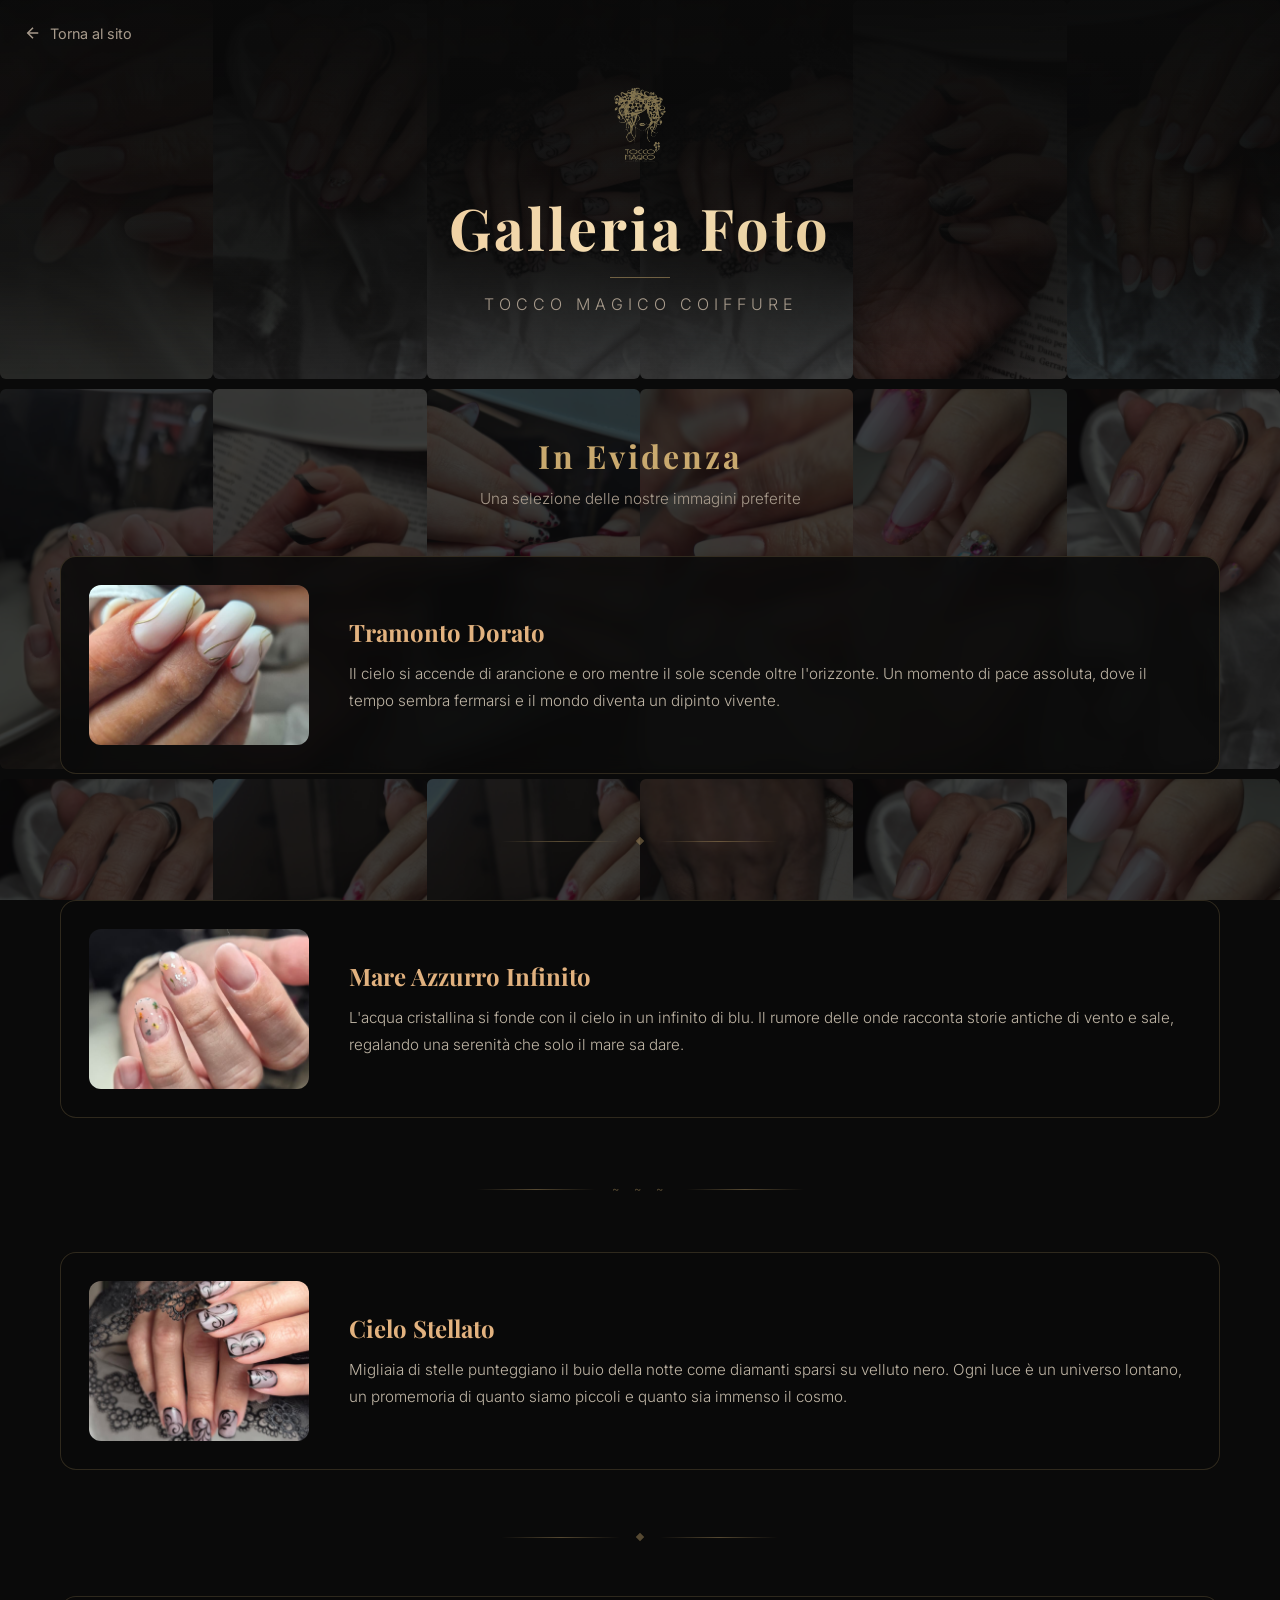
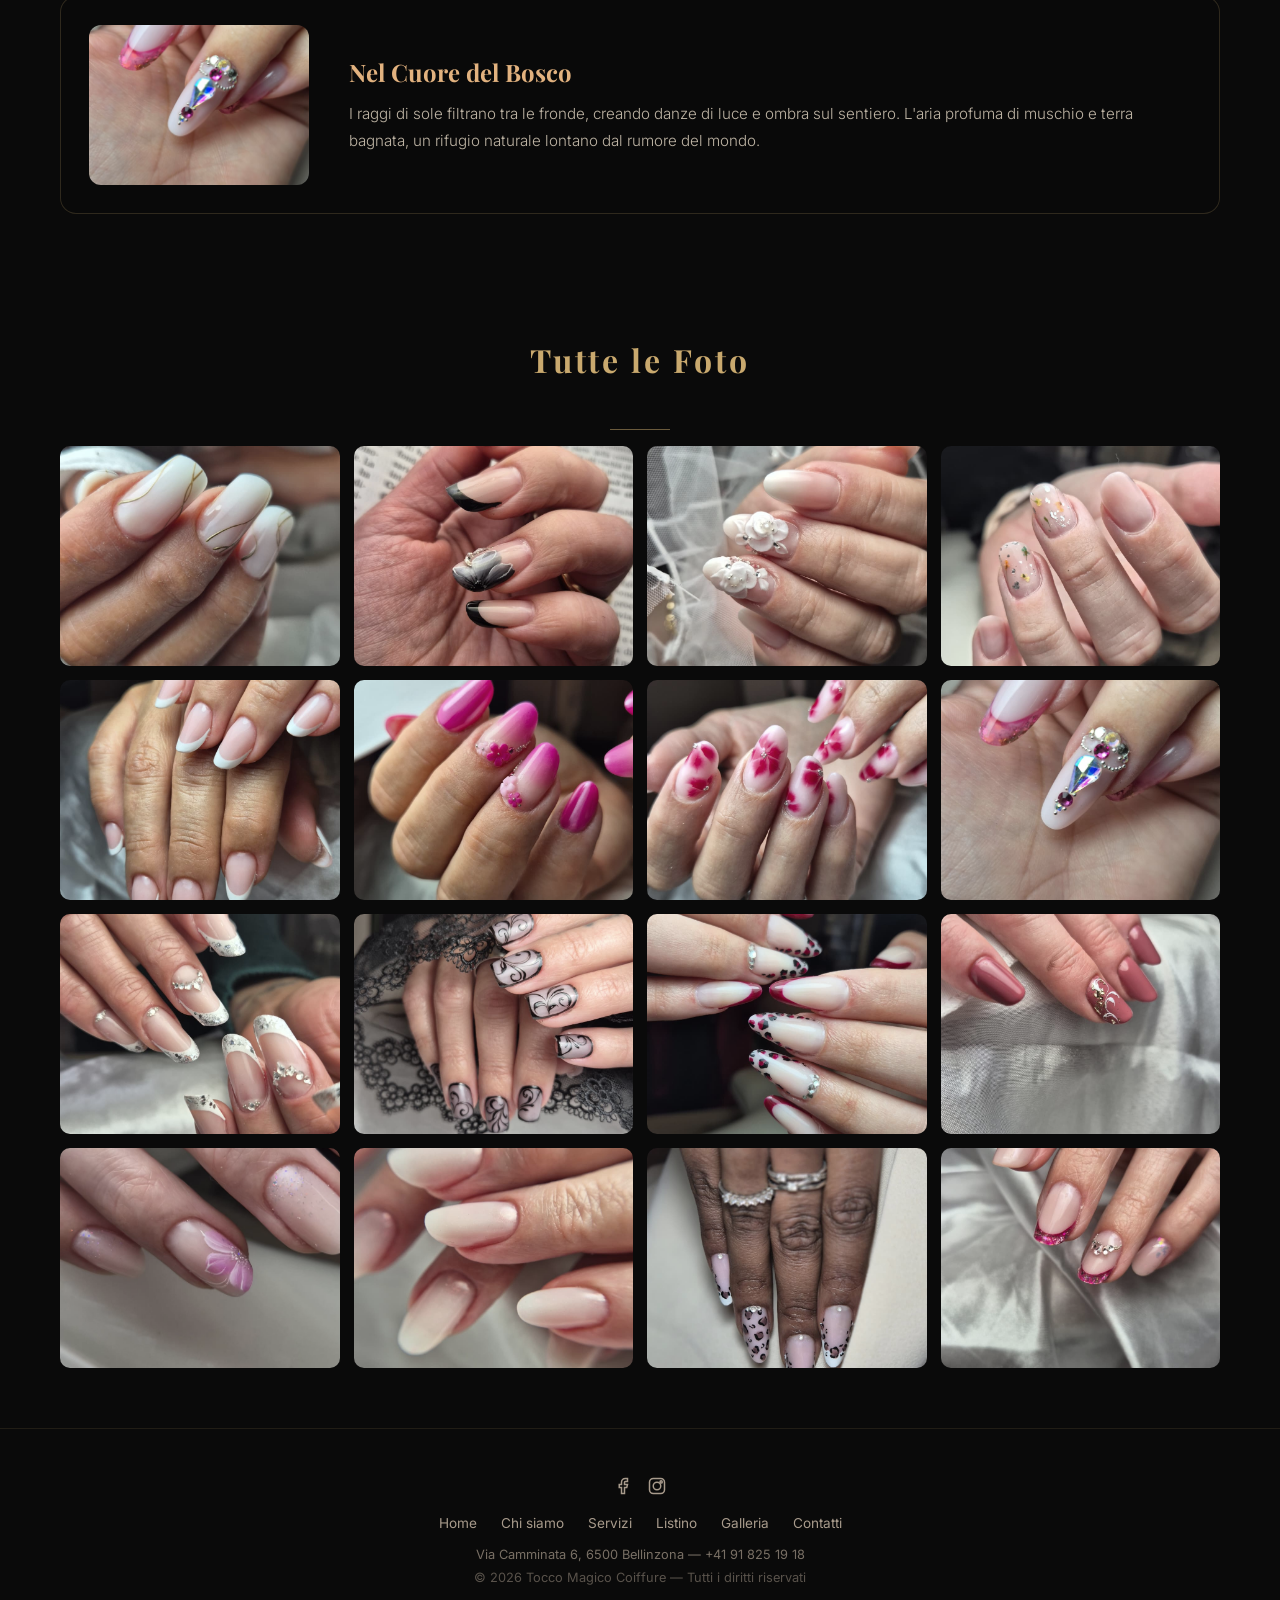
==== galleria.html @ 813c5dc6 "Fix: back-link galleria header punta a index#gallery" ====
<!DOCTYPE html>
<html lang="it">
<head>
<meta charset="UTF-8">
<meta name="viewport" content="width=device-width, initial-scale=1.0">
<title>Tocco Magico — Galleria Foto</title>
<meta name="description" content="Galleria fotografica di Tocco Magico Coiffure a Bellinzona. Scopri i nostri lavori, tagli, colori e acconciature.">
<link rel="icon" type="image/png" sizes="32x32" href="IMG/favicon-32.png">
<link rel="icon" type="image/png" href="IMG/favicon.png">
<style>
  @import url('https://fonts.googleapis.com/css2?family=Playfair+Display:wght@400;700&family=Inter:wght@300;400;600&display=swap');

  :root {
    --primary: #c9a96e;
    --primary-light: #e2b27f;
    --bg-dark: #0a0a0a;
    --text-light: #f0ece2;
    --text-muted: #a89b8c;
    --card-bg: rgba(10,10,10,0.85);
    --border-gold: rgba(201,169,110,0.2);
  }

  * { margin: 0; padding: 0; box-sizing: border-box; }

  html { scroll-behavior: smooth; }

  body {
    background: var(--bg-dark);
    color: var(--text-light);
    font-family: 'Inter', sans-serif;
    overflow-x: hidden;
  }

  a { color: var(--primary); text-decoration: none; }
  a:hover { color: var(--primary-light); }

  /* ── SFONDO ANIMATO CONTINUO ── */
  .bg-scroll {
    position: fixed;
    top: 0; left: 0;
    width: 100%; height: 100%;
    z-index: 0;
    overflow: hidden;
    opacity: 0.22;
  }

  .bg-scroll .col {
    position: absolute;
    top: 0;
    display: flex;
    flex-direction: column;
    gap: 10px;
  }

  .bg-scroll .col .scroll-track {
    display: flex;
    flex-direction: column;
    gap: 10px;
    animation: cascadeDown linear infinite;
  }

  .bg-scroll .col .scroll-track img {
    width: 100%;
    border-radius: 6px;
    display: block;
  }

  @keyframes cascadeDown {
    0%   { transform: translateY(0); }
    100% { transform: translateY(-50%); }
  }

  /* ── HEADER ── */
  header {
    position: relative;
    z-index: 10;
    text-align: center;
    padding: 80px 20px 60px;
    background: linear-gradient(180deg, rgba(10,10,10,0.97) 0%, rgba(10,10,10,0.6) 70%, transparent 100%);
  }

  .back-link {
    position: absolute;
    top: 24px;
    left: 24px;
    display: inline-flex;
    align-items: center;
    gap: 8px;
    font-size: 0.9rem;
    font-weight: 400;
    color: var(--text-muted);
    transition: color 0.3s ease;
    z-index: 20;
  }

  .back-link:hover { color: var(--primary-light); }

  .back-link svg {
    width: 18px;
    height: 18px;
    transition: transform 0.3s ease;
  }

  .back-link:hover svg { transform: translateX(-3px); }

  header .logo-sm {
    width: 60px;
    margin-bottom: 16px;
    opacity: 0.8;
  }

  header h1 {
    font-family: 'Playfair Display', serif;
    font-size: 3.6rem;
    letter-spacing: 3px;
    background: linear-gradient(135deg, var(--primary-light), #f5deb3, var(--primary));
    -webkit-background-clip: text;
    -webkit-text-fill-color: transparent;
    background-clip: text;
    margin-bottom: 12px;
  }

  header p {
    font-size: 1rem;
    font-weight: 300;
    color: var(--text-muted);
    letter-spacing: 5px;
    text-transform: uppercase;
  }

  /* ── SEZIONE FEATURED ── */
  .featured {
    position: relative;
    z-index: 10;
    max-width: 1200px;
    margin: 0 auto;
    padding: 60px 20px 20px;
  }

  .section-title {
    font-family: 'Playfair Display', serif;
    font-size: 2rem;
    color: var(--primary);
    margin-bottom: 48px;
    text-align: center;
    letter-spacing: 3px;
  }

  .section-divider {
    display: block;
    width: 60px;
    height: 1px;
    background: var(--primary);
    margin: 0 auto 16px;
    opacity: 0.5;
  }

  .section-subtitle {
    text-align: center;
    color: var(--text-muted);
    font-size: 0.95rem;
    font-weight: 300;
    margin-top: -36px;
    margin-bottom: 48px;
  }

  .card {
    display: flex;
    align-items: center;
    gap: 40px;
    margin-bottom: 64px;
    background: var(--card-bg);
    border: 1px solid var(--border-gold);
    border-radius: 16px;
    padding: 28px;
    backdrop-filter: blur(10px);
    transition: transform 0.4s ease, box-shadow 0.4s ease;
  }

  .card:hover {
    transform: translateY(-4px);
    box-shadow: 0 20px 60px rgba(201,169,110,0.1);
  }

  .card:nth-child(even) { flex-direction: row-reverse; }

  .card img {
    width: 220px;
    height: 160px;
    object-fit: cover;
    border-radius: 12px;
    flex-shrink: 0;
  }

  .card-text h3 {
    font-family: 'Playfair Display', serif;
    font-size: 1.5rem;
    color: var(--primary-light);
    margin-bottom: 12px;
  }

  .card-text p {
    font-weight: 300;
    line-height: 1.8;
    color: #bfb5a5;
    font-size: 0.95rem;
  }

  /* ── SEPARATORI TRA LE CARD ── */
  .card-separator {
    display: flex;
    align-items: center;
    justify-content: center;
    gap: 16px;
    margin: 8px 0 56px;
    opacity: 0.4;
  }

  .card-separator .sep-line {
    flex: 1;
    max-width: 120px;
    height: 1px;
    background: linear-gradient(90deg, transparent, var(--primary), transparent);
  }

  .card-separator .sep-icon {
    color: var(--primary);
    font-size: 0.7rem;
    letter-spacing: 6px;
    text-transform: uppercase;
    font-family: 'Inter', sans-serif;
  }

  .card-separator .sep-diamond {
    width: 6px;
    height: 6px;
    background: var(--primary);
    transform: rotate(45deg);
    flex-shrink: 0;
  }

  /* ── SEZIONE GRIGLIA ── */
  .grid-section {
    position: relative;
    z-index: 10;
    max-width: 1200px;
    margin: 0 auto;
    padding: 40px 20px 60px;
  }

  .grid {
    display: grid;
    grid-template-columns: repeat(auto-fill, minmax(250px, 1fr));
    gap: 14px;
  }

  .grid img {
    width: 100%;
    height: 220px;
    object-fit: cover;
    border-radius: 10px;
    cursor: pointer;
    transition: transform 0.3s ease, filter 0.3s ease;
    filter: saturate(0.8);
  }

  .grid img:hover {
    transform: scale(1.03);
    filter: saturate(1.1);
  }

  /* ── LIGHTBOX ── */
  .lightbox {
    display: none;
    position: fixed;
    top: 0; left: 0;
    width: 100%; height: 100%;
    background: rgba(0,0,0,0.92);
    z-index: 1000;
    justify-content: center;
    align-items: center;
    cursor: pointer;
  }

  .lightbox.active { display: flex; }

  .lightbox img {
    max-width: 90%;
    max-height: 90vh;
    border-radius: 8px;
    box-shadow: 0 0 60px rgba(0,0,0,0.5);
  }

  .lightbox-close {
    position: absolute;
    top: 24px;
    right: 32px;
    background: none;
    border: none;
    color: var(--text-light);
    font-size: 2.4rem;
    cursor: pointer;
    line-height: 1;
    transition: color 0.3s ease;
  }

  .lightbox-close:hover { color: var(--primary); }

  /* ── FOOTER ── */
  footer {
    position: relative;
    z-index: 10;
    text-align: center;
    padding: 48px 20px 32px;
    border-top: 1px solid rgba(201,169,110,0.12);
    background: rgba(10,10,10,0.9);
  }

  footer p {
    font-size: 0.8rem;
    color: var(--text-muted);
    opacity: 0.7;
    margin-bottom: 8px;
  }

  footer .footer-links {
    display: flex;
    justify-content: center;
    gap: 24px;
    margin: 16px 0;
    flex-wrap: wrap;
  }

  footer .footer-links a {
    font-size: 0.85rem;
    color: var(--text-muted);
    transition: color 0.3s ease;
  }

  footer .footer-links a:hover { color: var(--primary-light); }

  footer .social-links {
    display: flex;
    justify-content: center;
    gap: 16px;
    margin-bottom: 16px;
  }

  footer .social-links a {
    color: var(--text-muted);
    transition: color 0.3s ease;
  }

  footer .social-links a:hover { color: var(--primary); }

  /* ── RESPONSIVE ── */
  @media (max-width: 768px) {
    header h1 { font-size: 2.2rem; }
    header { padding: 100px 20px 40px; }
    .card { flex-direction: column !important; padding: 16px; gap: 20px; }
    .card img { width: 100%; height: 180px; }
    .back-link { top: 16px; left: 16px; }
  }
</style>
</head>
<body>

<!-- SFONDO ANIMATO -->
<div class="bg-scroll" id="bgScroll"></div>

<!-- HEADER -->
<header>
  <a href="index.html#gallery" class="back-link">
    <svg viewBox="0 0 24 24" fill="none" stroke="currentColor" stroke-width="2"><path d="M19 12H5"/><polyline points="12 19 5 12 12 5"/></svg>
    Torna al sito
  </a>
  <img src="IMG/logo-gold.png" alt="Tocco Magico" class="logo-sm">
  <h1>Galleria Foto</h1>
  <span class="section-divider"></span>
  <p>Tocco Magico Coiffure</p>
</header>

<!-- FOTO IN EVIDENZA -->
<section class="featured">
  <h2 class="section-title">In Evidenza</h2>
  <p class="section-subtitle">Una selezione delle nostre immagini preferite</p>

  <div class="card">
    <img src="IMG/tramonto-01.jpg" alt="Tramonto dorato">
    <div class="card-text">
      <h3>Tramonto Dorato</h3>
      <p>Il cielo si accende di arancione e oro mentre il sole scende oltre l'orizzonte.
         Un momento di pace assoluta, dove il tempo sembra fermarsi e il mondo
         diventa un dipinto vivente.</p>
    </div>
  </div>

  <div class="card-separator">
    <span class="sep-line"></span>
    <span class="sep-diamond"></span>
    <span class="sep-line"></span>
  </div>

  <div class="card">
    <img src="IMG/mare-azzurro-04.jpg" alt="Mare azzurro">
    <div class="card-text">
      <h3>Mare Azzurro Infinito</h3>
      <p>L'acqua cristallina si fonde con il cielo in un infinito di blu.
         Il rumore delle onde racconta storie antiche di vento e sale,
         regalando una serenità che solo il mare sa dare.</p>
    </div>
  </div>

  <div class="card-separator">
    <span class="sep-line"></span>
    <span class="sep-icon">~ ~ ~</span>
    <span class="sep-line"></span>
  </div>

  <div class="card">
    <img src="IMG/cielo-stellato-10.jpg" alt="Cielo stellato">
    <div class="card-text">
      <h3>Cielo Stellato</h3>
      <p>Migliaia di stelle punteggiano il buio della notte come diamanti sparsi
         su velluto nero. Ogni luce è un universo lontano, un promemoria
         di quanto siamo piccoli e quanto sia immenso il cosmo.</p>
    </div>
  </div>

  <div class="card-separator">
    <span class="sep-line"></span>
    <span class="sep-diamond"></span>
    <span class="sep-line"></span>
  </div>

  <div class="card">
    <img src="IMG/bosco-verde-08.jpg" alt="Bosco verde">
    <div class="card-text">
      <h3>Nel Cuore del Bosco</h3>
      <p>I raggi di sole filtrano tra le fronde, creando danze di luce e ombra
         sul sentiero. L'aria profuma di muschio e terra bagnata,
         un rifugio naturale lontano dal rumore del mondo.</p>
    </div>
  </div>
</section>

<!-- GRIGLIA TUTTE LE FOTO -->
<section class="grid-section">
  <h2 class="section-title">Tutte le Foto</h2>
  <span class="section-divider"></span>
  <div class="grid" id="grid"></div>
</section>

<!-- LIGHTBOX -->
<div class="lightbox" id="lightbox">
  <button class="lightbox-close" aria-label="Chiudi">&times;</button>
  <img id="lightboxImg" src="" alt="Ingrandita">
</div>

<!-- FOOTER -->
<footer>
  <div class="social-links">
    <a href="https://www.facebook.com/toccomagicocoiffure" target="_blank" rel="noopener" aria-label="Facebook">
      <svg width="18" height="18" viewBox="0 0 24 24" fill="none" stroke="currentColor" stroke-width="2"><path d="M18 2h-3a5 5 0 0 0-5 5v3H7v4h3v8h4v-8h3l1-4h-4V7a1 1 0 0 1 1-1h3z"/></svg>
    </a>
    <a href="https://www.instagram.com/toccomagicocoiffure" target="_blank" rel="noopener" aria-label="Instagram">
      <svg width="18" height="18" viewBox="0 0 24 24" fill="none" stroke="currentColor" stroke-width="2"><rect x="2" y="2" width="20" height="20" rx="5"/><circle cx="12" cy="12" r="5"/><circle cx="17.5" cy="6.5" r="1.5"/></svg>
    </a>
  </div>
  <div class="footer-links">
    <a href="index.html">Home</a>
    <a href="index.html#about">Chi siamo</a>
    <a href="index.html#services">Servizi</a>
    <a href="listing/listino.html">Listino</a>
    <a href="index.html#gallery">Galleria</a>
    <a href="index.html#contact">Contatti</a>
  </div>
  <p>Via Camminata 6, 6500 Bellinzona — +41 91 825 19 18</p>
  <p style="opacity:0.5;">&copy; 2026 Tocco Magico Coiffure — Tutti i diritti riservati</p>
</footer>

<script>
  const photos = [
    'IMG/tramonto-01.jpg', 'IMG/paesaggio-02.jpg', 'IMG/citta-notte-03.jpg',
    'IMG/mare-azzurro-04.jpg', 'IMG/montagna-neve-05.jpg', 'IMG/fiore-rosa-06.jpg',
    'IMG/strada-sera-07.jpg', 'IMG/bosco-verde-08.jpg', 'IMG/lago-chiaro-09.jpg',
    'IMG/cielo-stellato-10.jpg', 'IMG/prato-sole-11.jpg', 'IMG/vecchio-ponte-12.jpg',
    'IMG/architettura-13.jpg', 'IMG/giardino-segreto-14.jpg', 'IMG/barca-riposo-15.jpg',
    'IMG/collina-dorata-16.jpg'
  ];

  function buildBgScroll() {
    const container = document.getElementById('bgScroll');
    const numCols = 6;
    const imgsPerSet = 10;

    for (let c = 0; c < numCols; c++) {
      const col = document.createElement('div');
      col.className = 'col';
      col.style.left = (c * (100 / numCols)) + '%';
      col.style.width = (100 / numCols) + '%';

      const track = document.createElement('div');
      track.className = 'scroll-track';
      track.style.animationDuration = (22 + Math.random() * 16) + 's';
      track.style.animationDelay = (-Math.random() * 30) + 's';

      const imgs = [];
      for (let i = 0; i < imgsPerSet; i++) {
        imgs.push(photos[Math.floor(Math.random() * photos.length)]);
      }

      imgs.forEach(src => {
        const img = document.createElement('img');
        img.src = src;
        track.appendChild(img);
      });

      imgs.forEach(src => {
        const img = document.createElement('img');
        img.src = src;
        track.appendChild(img);
      });

      col.appendChild(track);
      container.appendChild(col);
    }
  }

  function buildGrid() {
    const grid = document.getElementById('grid');
    photos.forEach(p => {
      const img = document.createElement('img');
      img.src = p;
      img.alt = p.replace('.jpg','').replace(/-/g,' ');
      img.loading = 'lazy';
      img.onclick = () => {
        document.getElementById('lightboxImg').src = p;
        document.getElementById('lightbox').classList.add('active');
      };
      grid.appendChild(img);
    });
  }

  document.getElementById('lightbox').addEventListener('click', function(e) {
    if (e.target !== document.getElementById('lightboxImg')) {
      this.classList.remove('active');
    }
  });

  buildBgScroll();
  buildGrid();
</script>
</body>
</html>
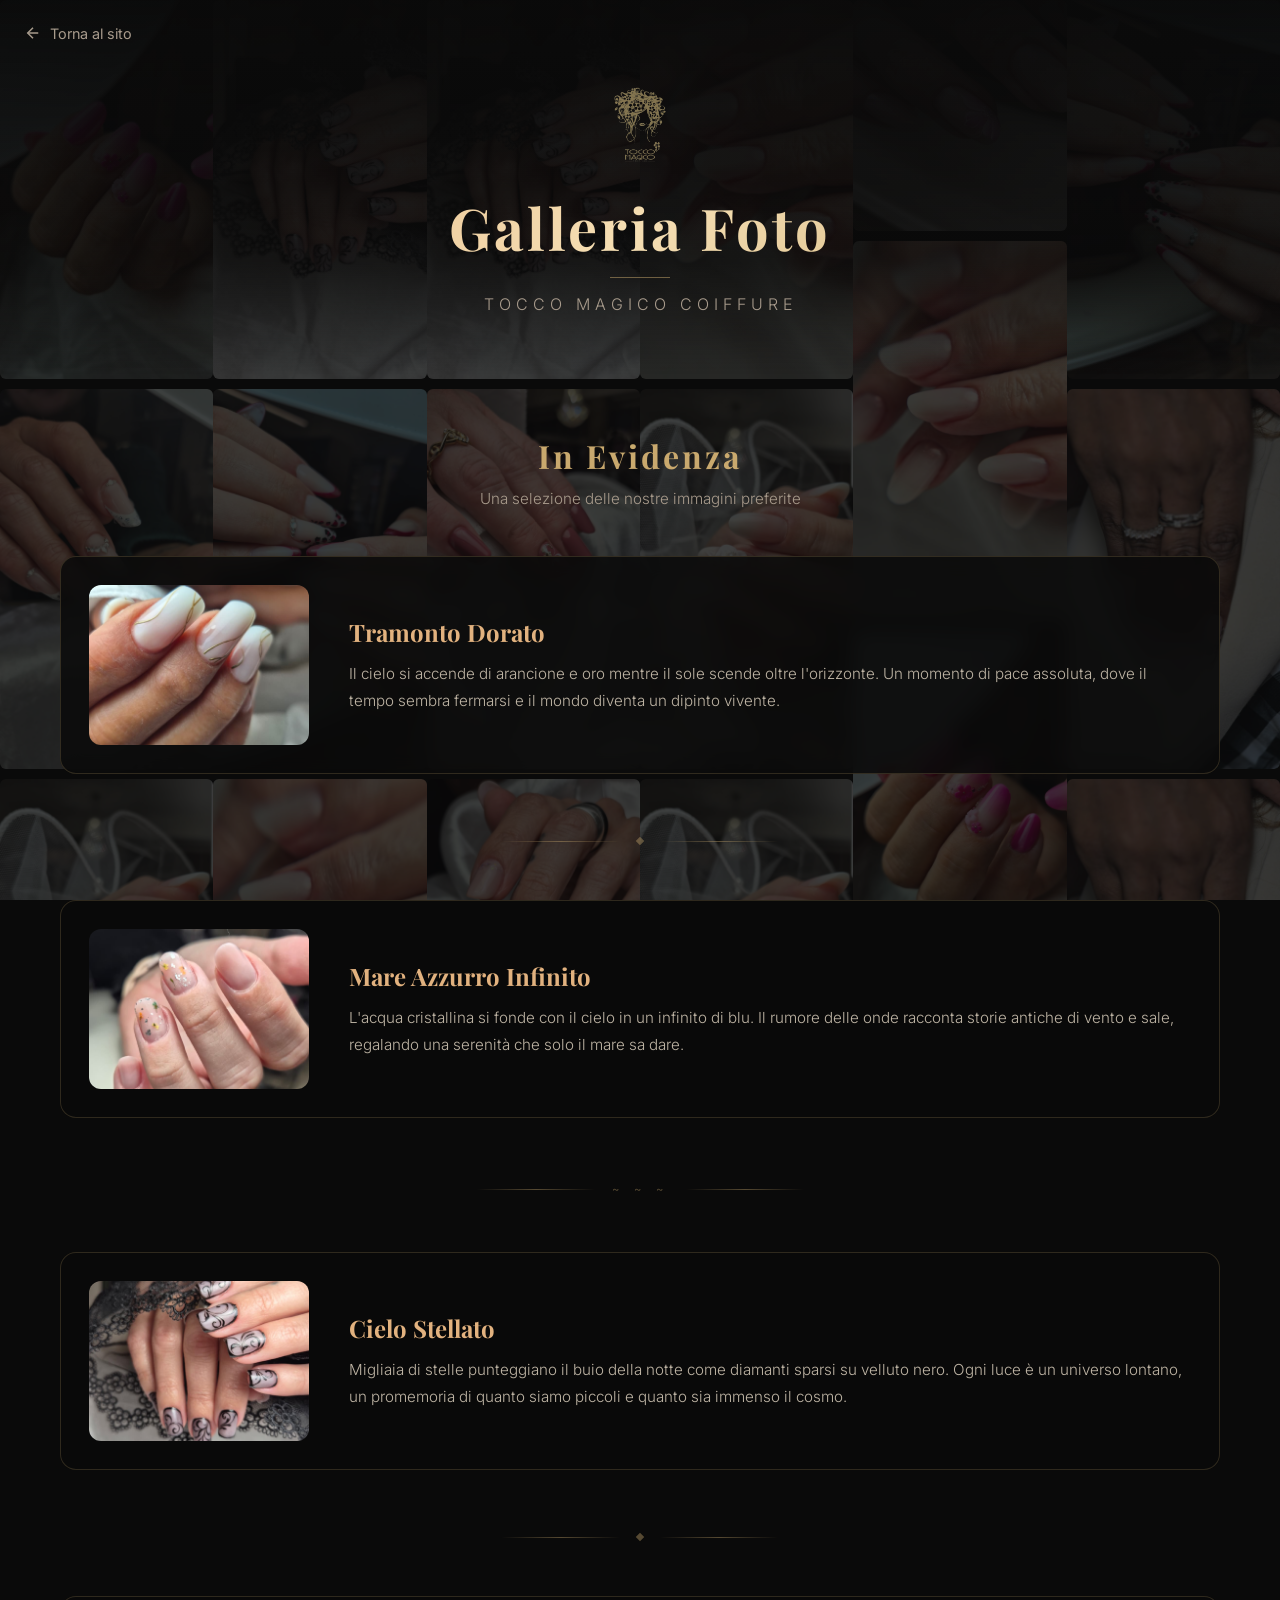
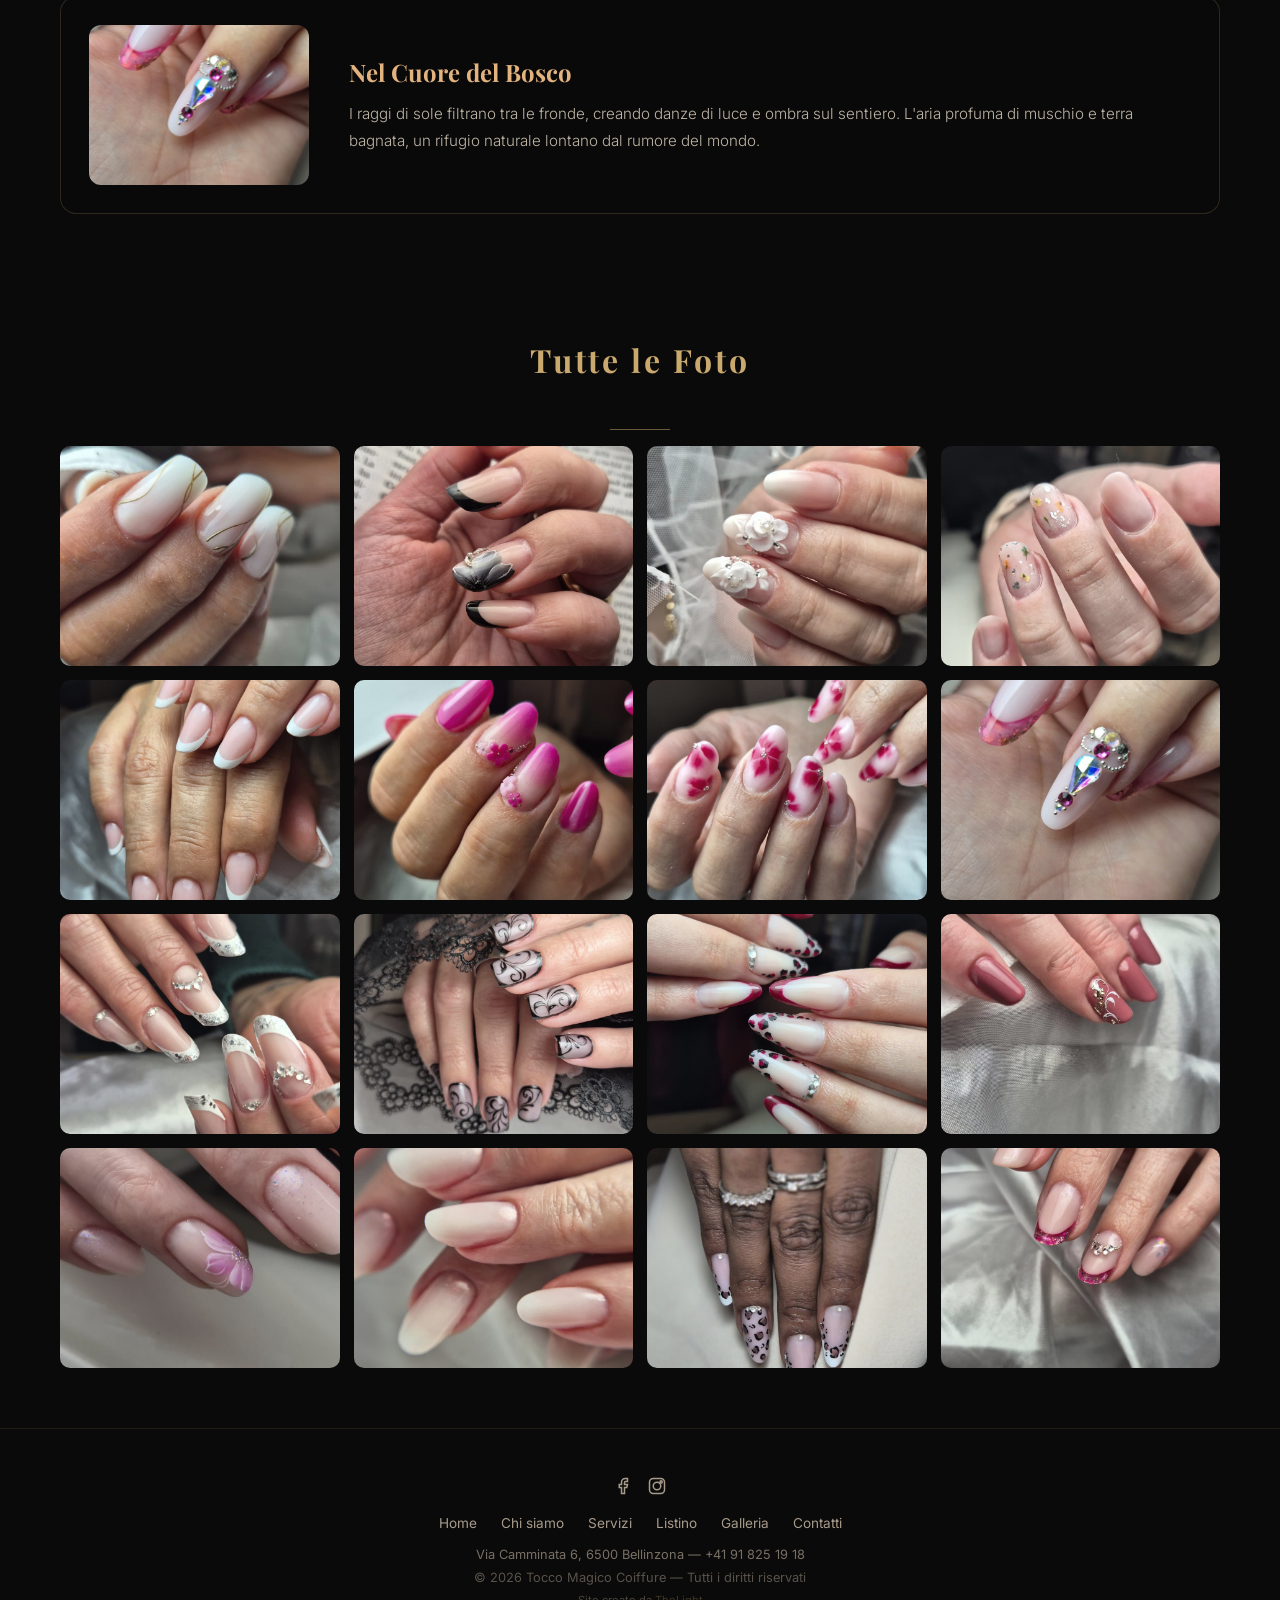
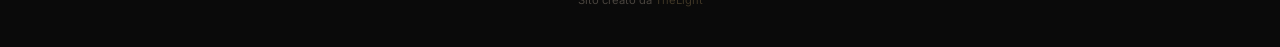
==== commit 3a6b9a92: "TheLight creatore sito: commenti rimossi dagli script, credit nei footer" ====
--- a/galleria.html
+++ b/galleria.html
@@ -477,6 +477,7 @@
   </div>
   <p>Via Camminata 6, 6500 Bellinzona — +41 91 825 19 18</p>
   <p style="opacity:0.5;">&copy; 2026 Tocco Magico Coiffure — Tutti i diritti riservati</p>
+  <p style="margin-top:8px;font-size:0.7rem;opacity:0.4;">Sito creato da <a href="https://thelight.ch" target="_blank" rel="noopener" style="color:var(--primary);opacity:0.7;">TheLight</a></p>
 </footer>
 
 <script>
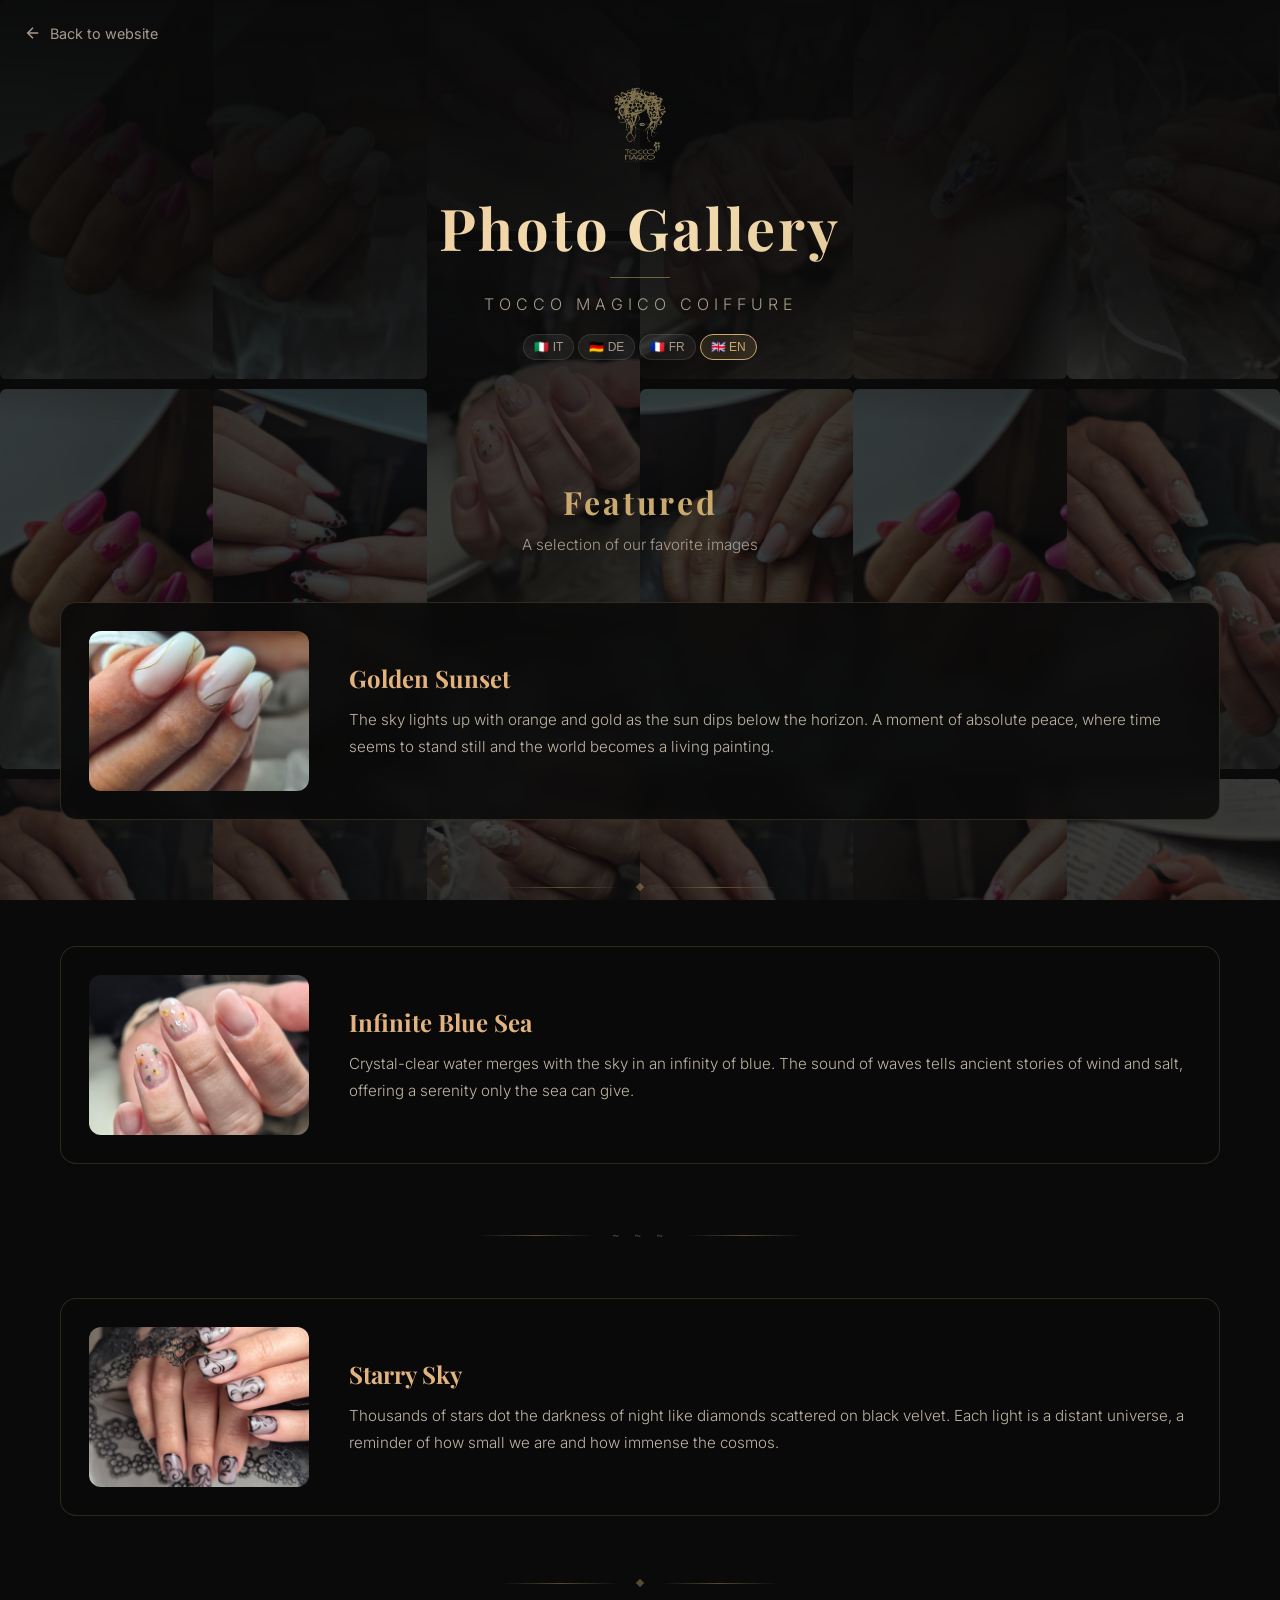
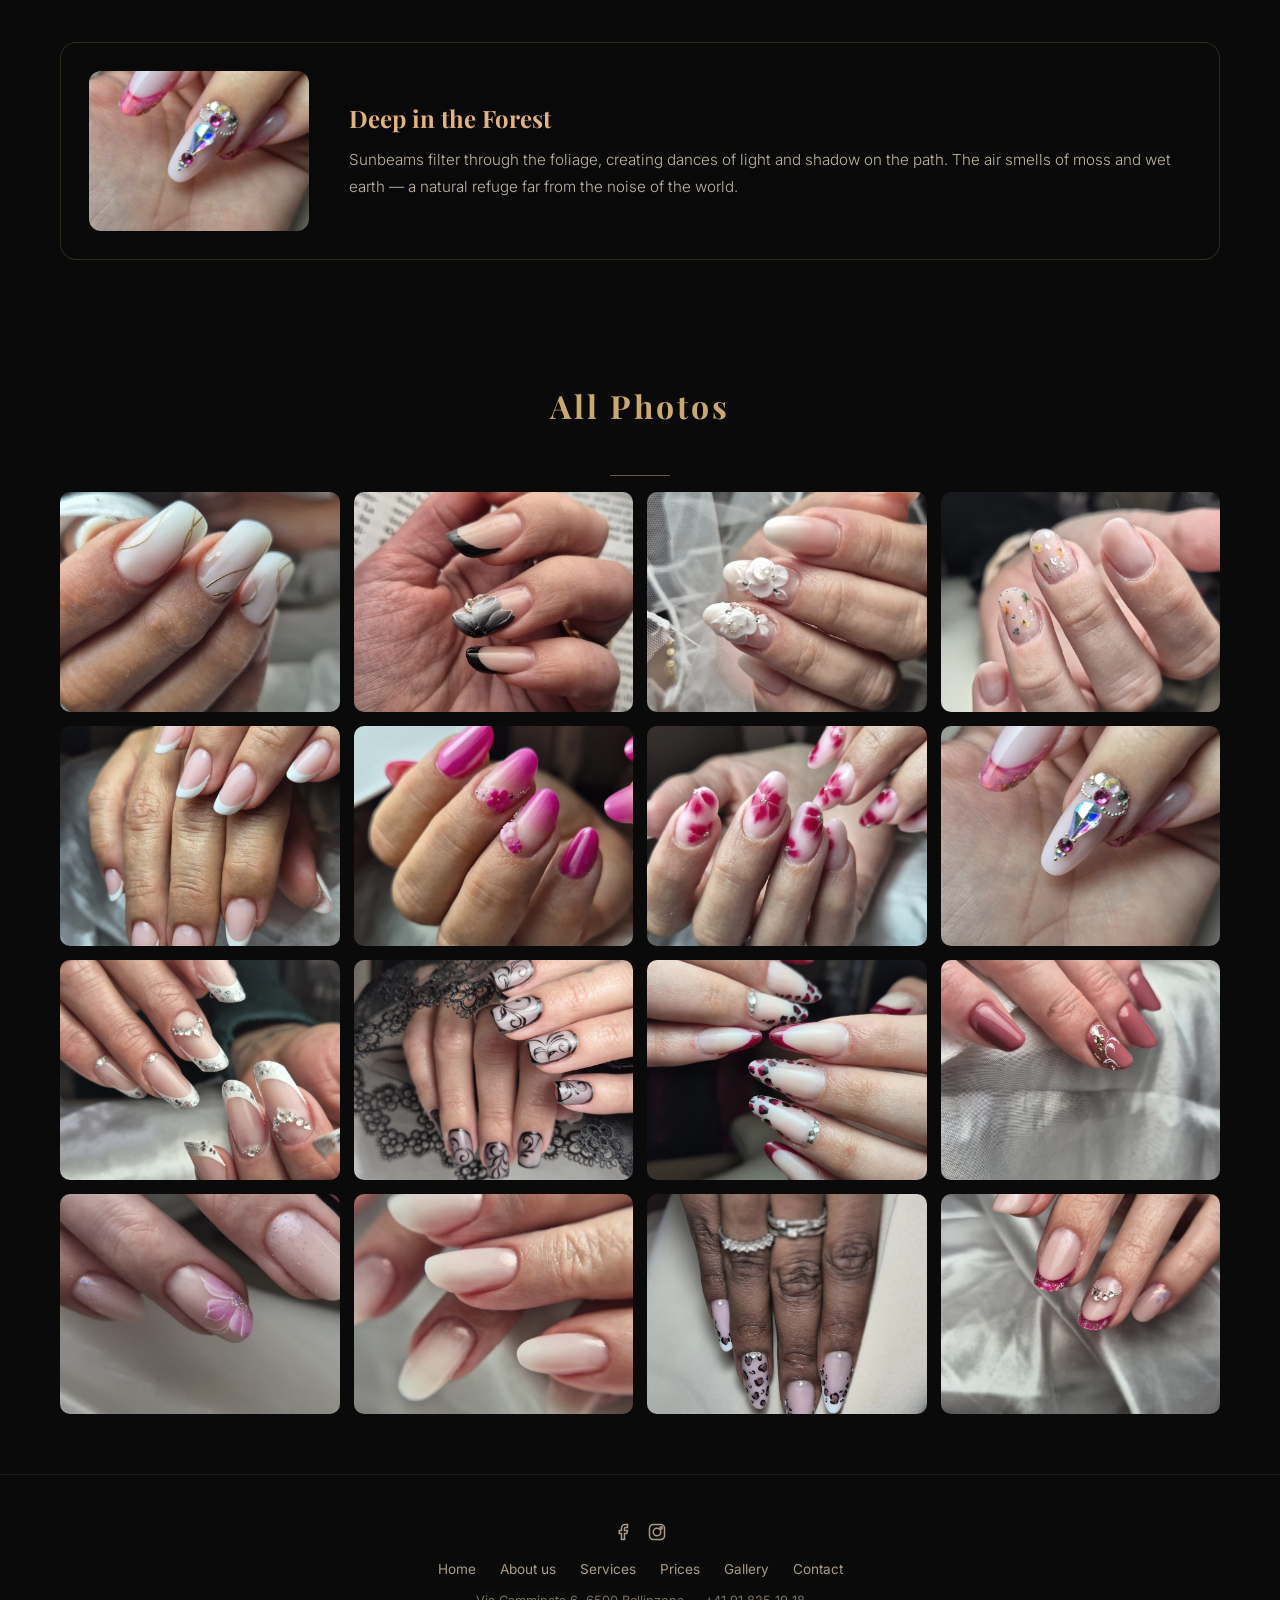
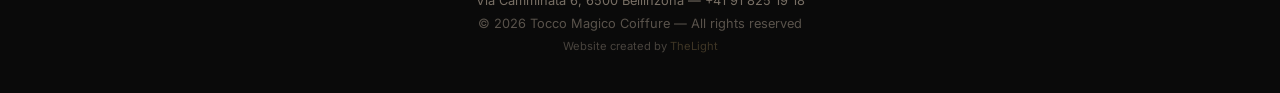
==== commit 596b07ec: "Gallery redesign (smaller images, decorative separators) + full i18n support on all pages" ====
--- a/galleria.html
+++ b/galleria.html
@@ -353,6 +353,21 @@
 
   footer .social-links a:hover { color: var(--primary); }
 
+  /* ── LANG SELECTOR ── */
+  .lang-selector { display:flex; gap:4px; align-items:center; justify-content:center; margin-top:20px; }
+  .lang-btn {
+    background: rgba(255,255,255,0.06);
+    border: 1px solid rgba(255,255,255,0.1);
+    color: var(--text-muted);
+    font-size: 0.75rem;
+    padding: 5px 10px;
+    border-radius: 50px;
+    cursor: pointer;
+    transition: all 0.3s ease;
+  }
+  .lang-btn:hover { border-color: var(--primary); color: var(--primary); }
+  .lang-btn.active { background: rgba(201,169,110,0.15); border-color: var(--primary); color: var(--primary); }
+
   /* ── RESPONSIVE ── */
   @media (max-width: 768px) {
     header h1 { font-size: 2.2rem; }
@@ -372,24 +387,25 @@
 <header>
   <a href="index.html#gallery" class="back-link">
     <svg viewBox="0 0 24 24" fill="none" stroke="currentColor" stroke-width="2"><path d="M19 12H5"/><polyline points="12 19 5 12 12 5"/></svg>
-    Torna al sito
+    <span data-i18n="gallery_back">Torna al sito</span>
   </a>
   <img src="IMG/logo-gold.png" alt="Tocco Magico" class="logo-sm">
-  <h1>Galleria Foto</h1>
+  <h1 data-i18n="gallery_page_title">Galleria Foto</h1>
   <span class="section-divider"></span>
-  <p>Tocco Magico Coiffure</p>
+  <p data-i18n="gallery_subtitle">Tocco Magico Coiffure</p>
+  <div class="lang-selector"></div>
 </header>
 
 <!-- FOTO IN EVIDENZA -->
 <section class="featured">
-  <h2 class="section-title">In Evidenza</h2>
-  <p class="section-subtitle">Una selezione delle nostre immagini preferite</p>
+  <h2 class="section-title" data-i18n="gallery_featured_title">In Evidenza</h2>
+  <p class="section-subtitle" data-i18n="gallery_featured_desc">Una selezione delle nostre immagini preferite</p>
 
   <div class="card">
     <img src="IMG/tramonto-01.jpg" alt="Tramonto dorato">
     <div class="card-text">
-      <h3>Tramonto Dorato</h3>
-      <p>Il cielo si accende di arancione e oro mentre il sole scende oltre l'orizzonte.
+      <h3 data-i18n="gallery_card1_title">Tramonto Dorato</h3>
+      <p data-i18n="gallery_card1_desc">Il cielo si accende di arancione e oro mentre il sole scende oltre l'orizzonte.
          Un momento di pace assoluta, dove il tempo sembra fermarsi e il mondo
          diventa un dipinto vivente.</p>
     </div>
@@ -404,8 +420,8 @@
   <div class="card">
     <img src="IMG/mare-azzurro-04.jpg" alt="Mare azzurro">
     <div class="card-text">
-      <h3>Mare Azzurro Infinito</h3>
-      <p>L'acqua cristallina si fonde con il cielo in un infinito di blu.
+      <h3 data-i18n="gallery_card2_title">Mare Azzurro Infinito</h3>
+      <p data-i18n="gallery_card2_desc">L'acqua cristallina si fonde con il cielo in un infinito di blu.
          Il rumore delle onde racconta storie antiche di vento e sale,
          regalando una serenità che solo il mare sa dare.</p>
     </div>
@@ -420,8 +436,8 @@
   <div class="card">
     <img src="IMG/cielo-stellato-10.jpg" alt="Cielo stellato">
     <div class="card-text">
-      <h3>Cielo Stellato</h3>
-      <p>Migliaia di stelle punteggiano il buio della notte come diamanti sparsi
+      <h3 data-i18n="gallery_card3_title">Cielo Stellato</h3>
+      <p data-i18n="gallery_card3_desc">Migliaia di stelle punteggiano il buio della notte come diamanti sparsi
          su velluto nero. Ogni luce è un universo lontano, un promemoria
          di quanto siamo piccoli e quanto sia immenso il cosmo.</p>
     </div>
@@ -436,8 +452,8 @@
   <div class="card">
     <img src="IMG/bosco-verde-08.jpg" alt="Bosco verde">
     <div class="card-text">
-      <h3>Nel Cuore del Bosco</h3>
-      <p>I raggi di sole filtrano tra le fronde, creando danze di luce e ombra
+      <h3 data-i18n="gallery_card4_title">Nel Cuore del Bosco</h3>
+      <p data-i18n="gallery_card4_desc">I raggi di sole filtrano tra le fronde, creando danze di luce e ombra
          sul sentiero. L'aria profuma di muschio e terra bagnata,
          un rifugio naturale lontano dal rumore del mondo.</p>
     </div>
@@ -446,7 +462,7 @@
 
 <!-- GRIGLIA TUTTE LE FOTO -->
 <section class="grid-section">
-  <h2 class="section-title">Tutte le Foto</h2>
+  <h2 class="section-title" data-i18n="gallery_grid_title">Tutte le Foto</h2>
   <span class="section-divider"></span>
   <div class="grid" id="grid"></div>
 </section>
@@ -468,16 +484,16 @@
     </a>
   </div>
   <div class="footer-links">
-    <a href="index.html">Home</a>
-    <a href="index.html#about">Chi siamo</a>
-    <a href="index.html#services">Servizi</a>
-    <a href="listing/listino.html">Listino</a>
-    <a href="index.html#gallery">Galleria</a>
-    <a href="index.html#contact">Contatti</a>
+    <a href="index.html" data-i18n="footer_home">Home</a>
+    <a href="index.html#about" data-i18n="footer_about">Chi siamo</a>
+    <a href="index.html#services" data-i18n="footer_services">Servizi</a>
+    <a href="listing/listino.html" data-i18n="footer_price">Listino</a>
+    <a href="index.html#gallery" data-i18n="footer_gallery">Galleria</a>
+    <a href="index.html#contact" data-i18n="footer_contact">Contatti</a>
   </div>
   <p>Via Camminata 6, 6500 Bellinzona — +41 91 825 19 18</p>
-  <p style="opacity:0.5;">&copy; 2026 Tocco Magico Coiffure — Tutti i diritti riservati</p>
-  <p style="margin-top:8px;font-size:0.7rem;opacity:0.4;">Sito creato da <a href="https://thelight.ch" target="_blank" rel="noopener" style="color:var(--primary);opacity:0.7;">TheLight</a></p>
+  <p style="opacity:0.5;" data-i18n="footer_rights_copy">&copy; 2026 Tocco Magico Coiffure — Tutti i diritti riservati</p>
+  <p style="margin-top:8px;font-size:0.7rem;opacity:0.4;"><span data-i18n="footer_credit">Sito creato da</span> <a href="https://thelight.ch" target="_blank" rel="noopener" style="color:var(--primary);opacity:0.7;">TheLight</a></p>
 </footer>
 
 <script>
@@ -552,5 +568,6 @@
   buildBgScroll();
   buildGrid();
 </script>
+<script src="assets/js/lang.js"></script>
 </body>
 </html>
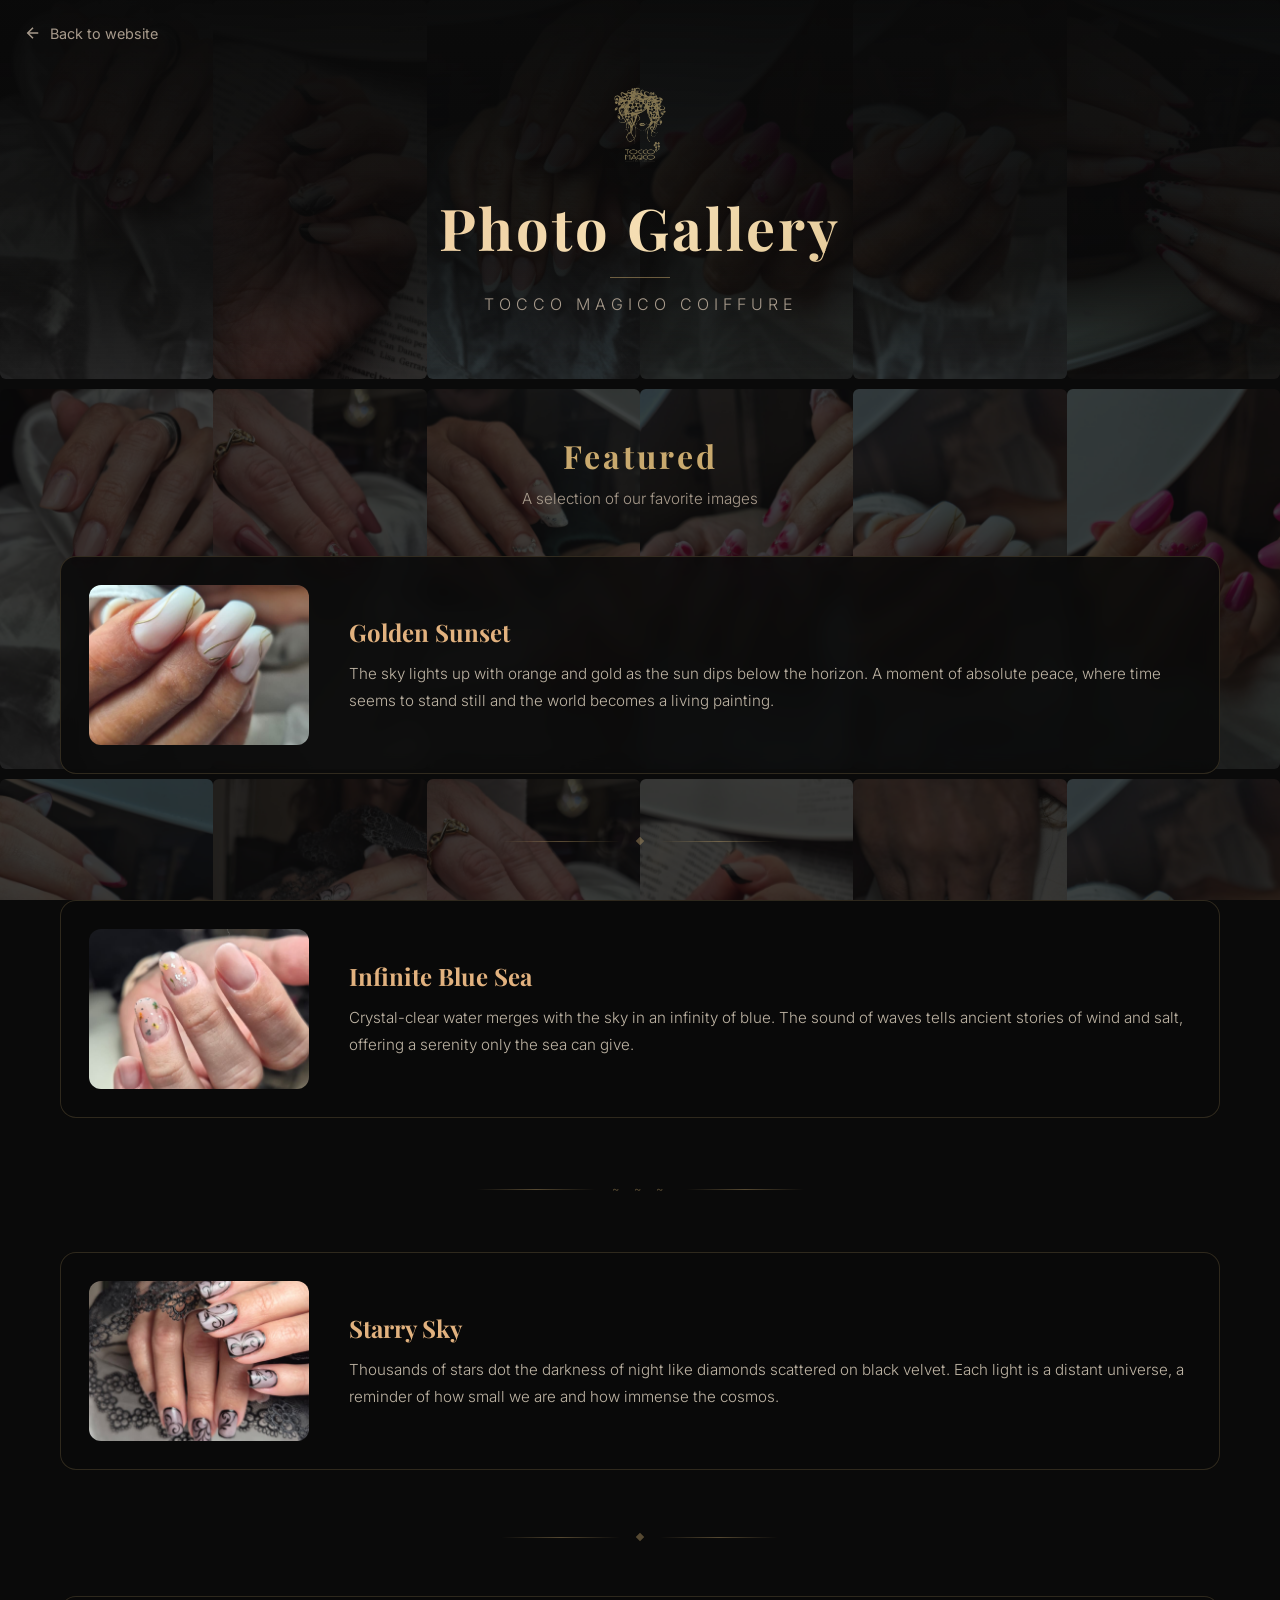
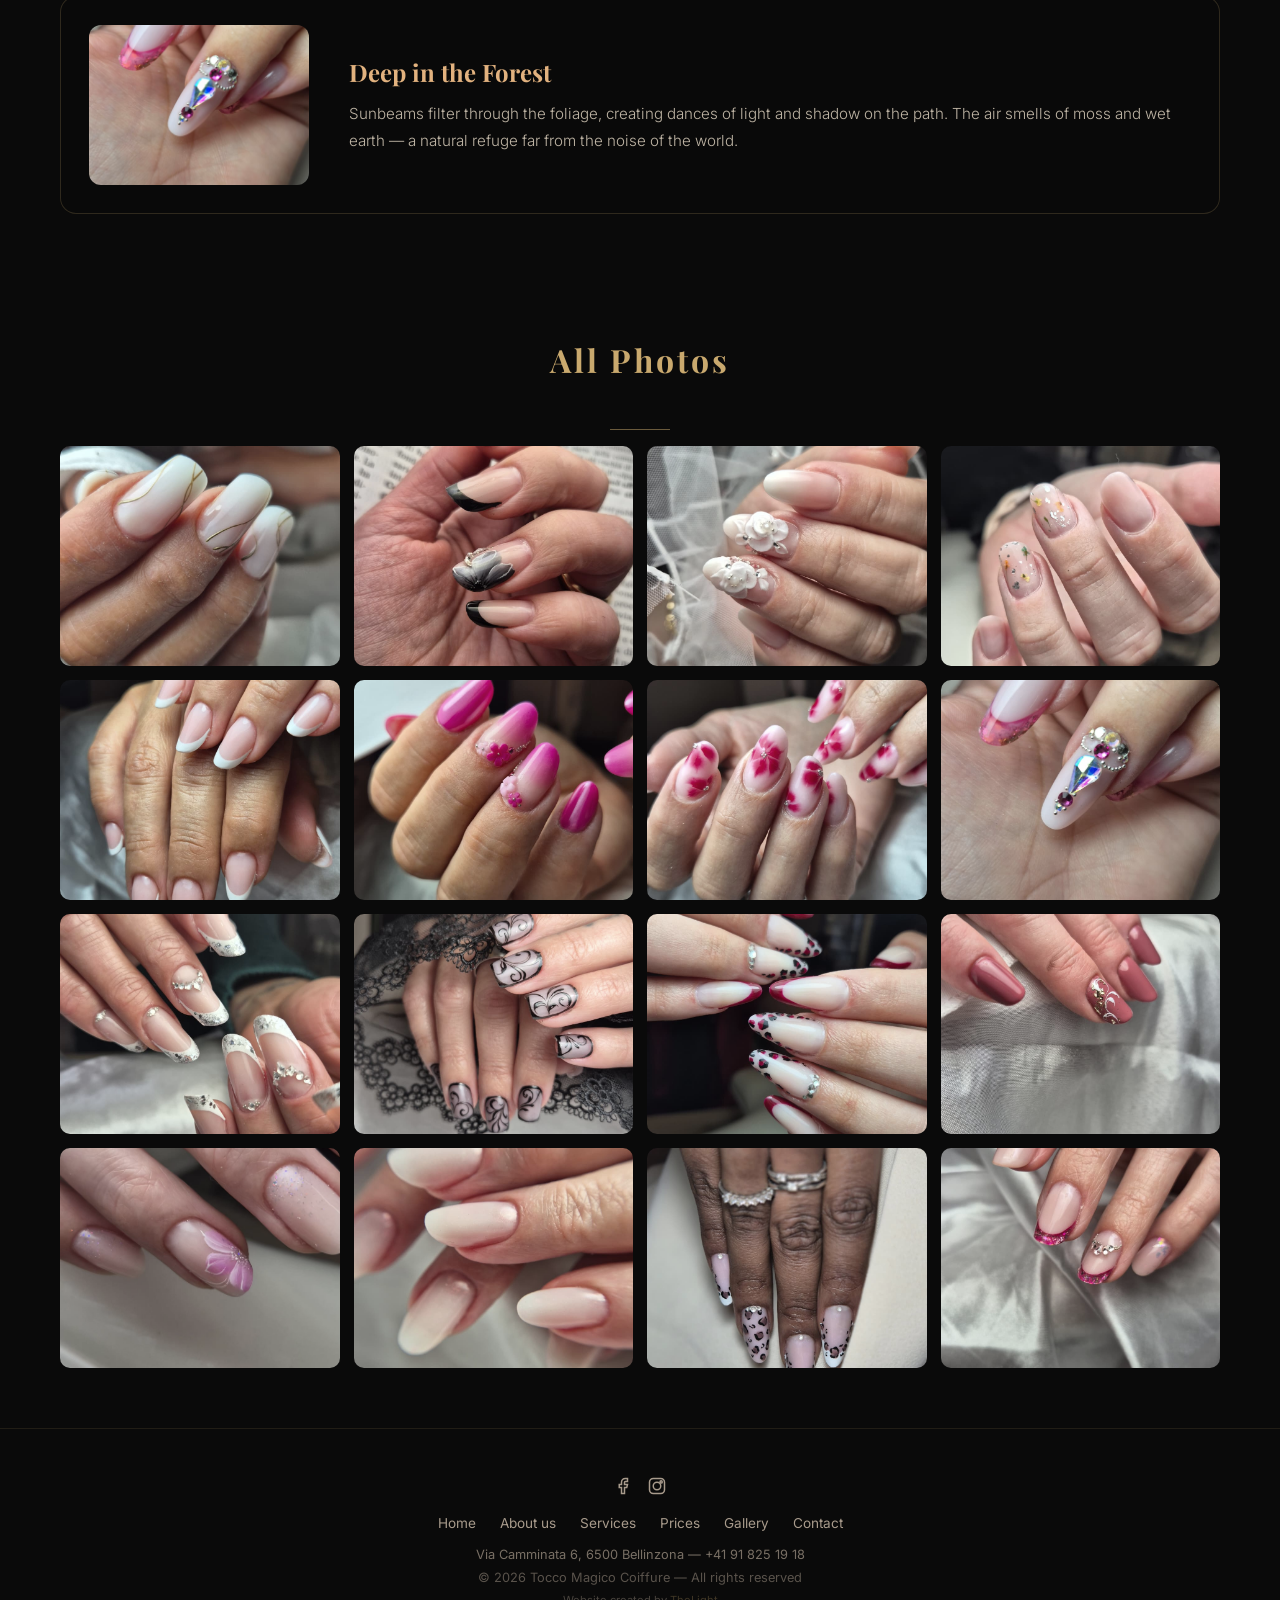
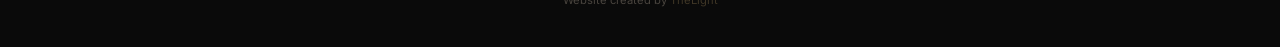
==== commit 140efe49: "Gallery: 3x3 grid with 9 photos" ====
--- a/galleria.html
+++ b/galleria.html
@@ -393,7 +393,6 @@
   <h1 data-i18n="gallery_page_title">Galleria Foto</h1>
   <span class="section-divider"></span>
   <p data-i18n="gallery_subtitle">Tocco Magico Coiffure</p>
-  <div class="lang-selector"></div>
 </header>
 
 <!-- FOTO IN EVIDENZA -->
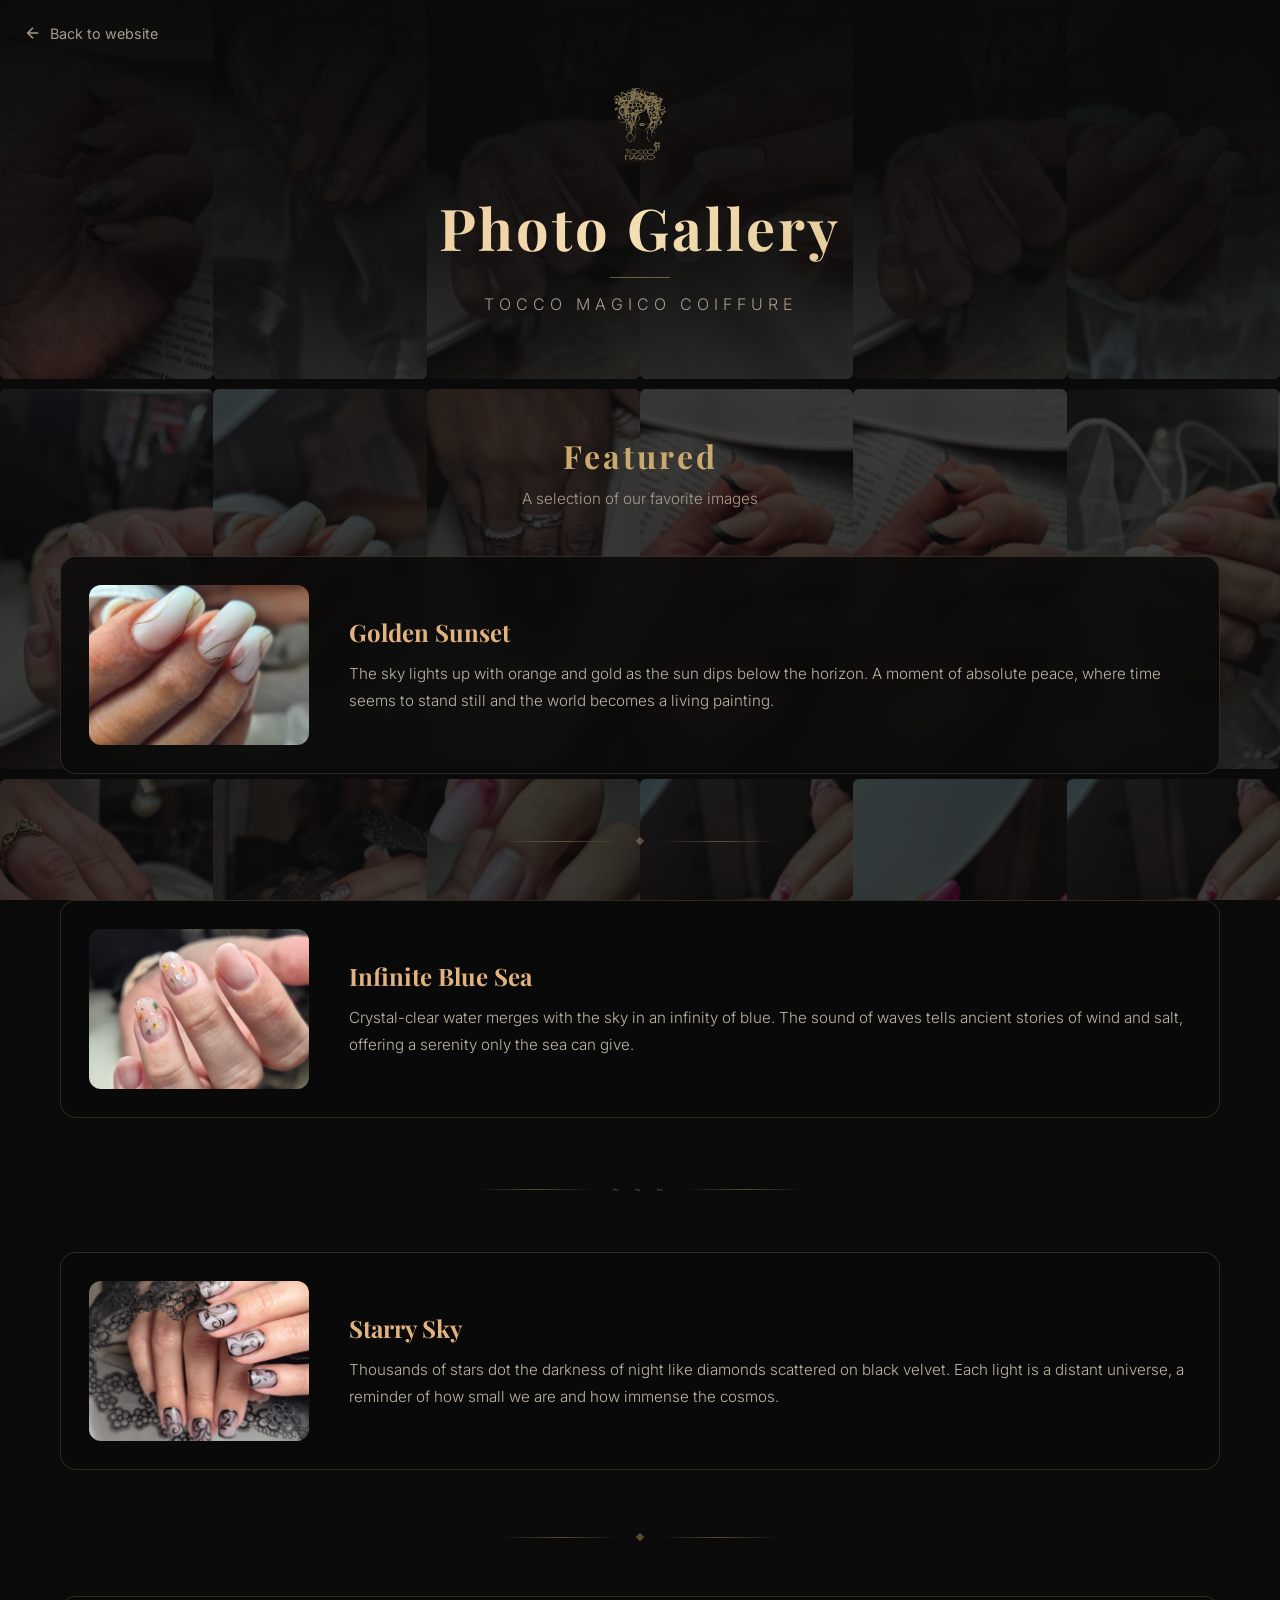
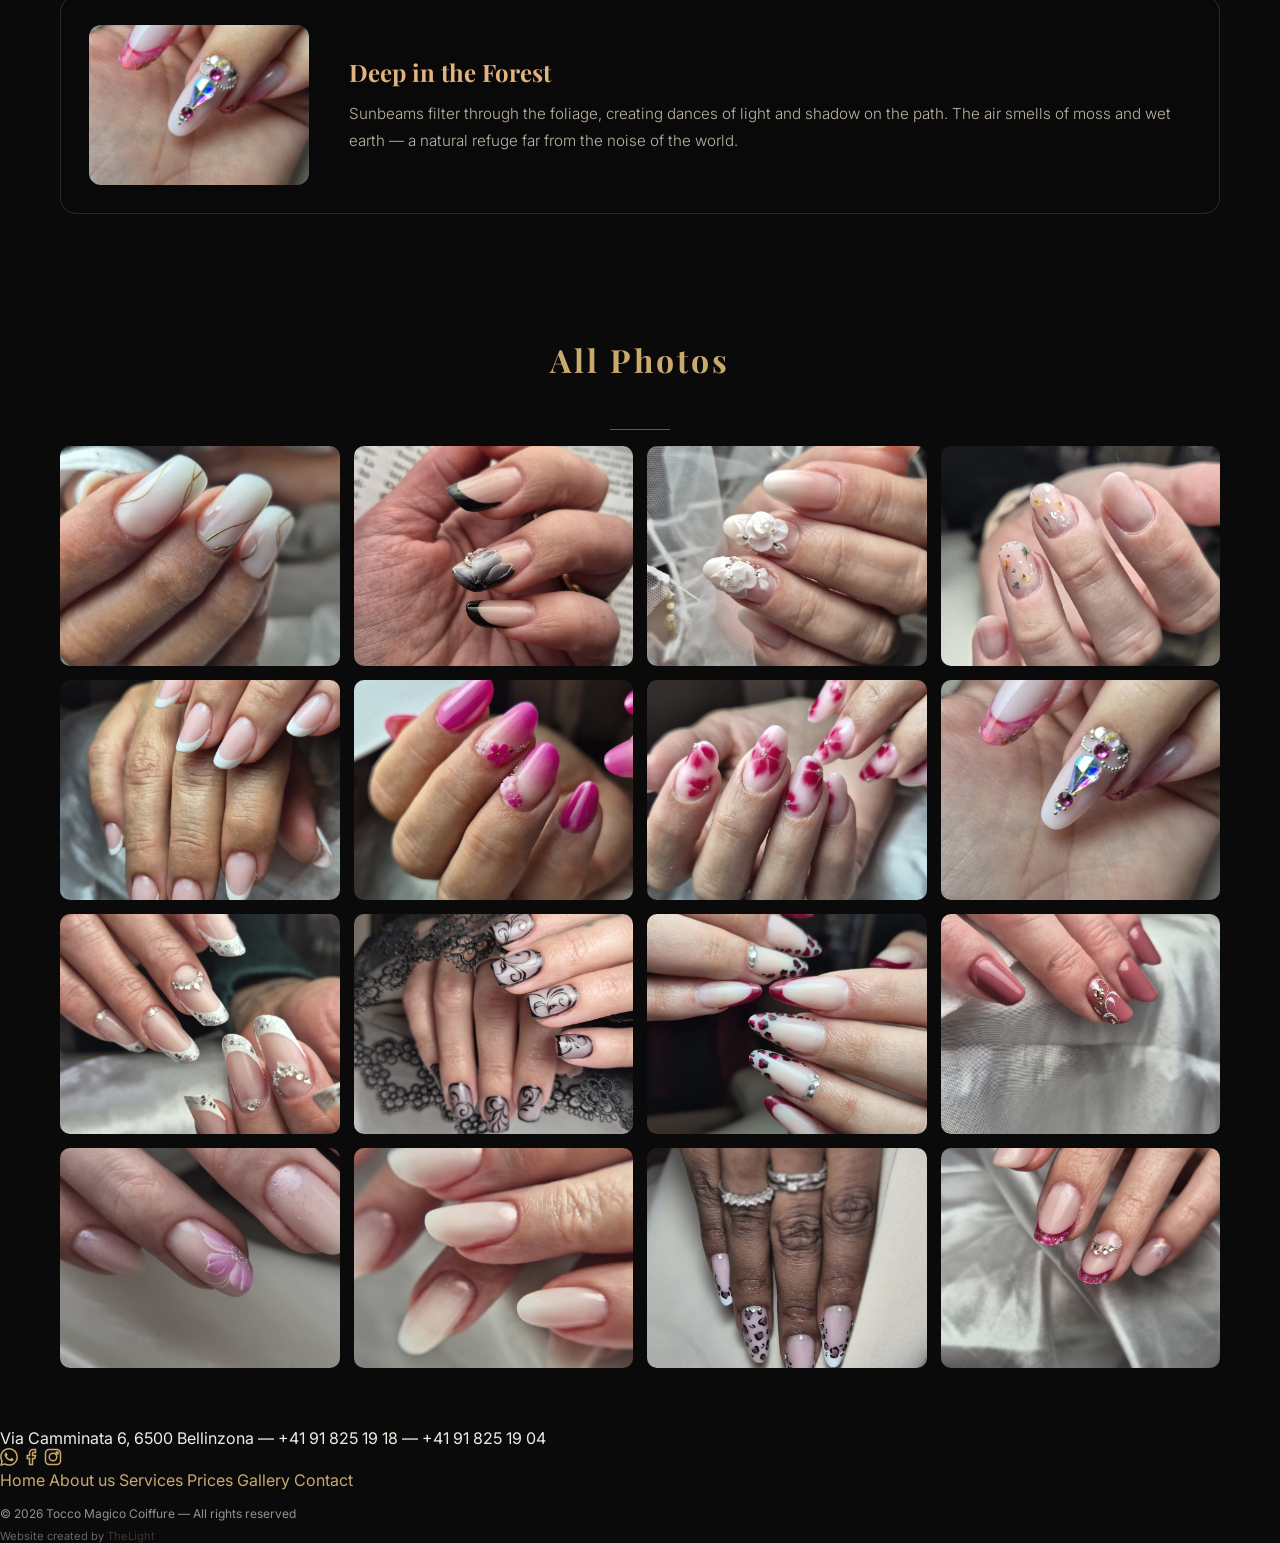
==== commit 77315b77: "footer: unify layout across all pages" ====
--- a/galleria.html
+++ b/galleria.html
@@ -306,53 +306,6 @@
 
   .lightbox-close:hover { color: var(--primary); }
 
-  /* ── FOOTER ── */
-  footer {
-    position: relative;
-    z-index: 10;
-    text-align: center;
-    padding: 48px 20px 32px;
-    border-top: 1px solid rgba(201,169,110,0.12);
-    background: rgba(10,10,10,0.9);
-  }
-
-  footer p {
-    font-size: 0.8rem;
-    color: var(--text-muted);
-    opacity: 0.7;
-    margin-bottom: 8px;
-  }
-
-  footer .footer-links {
-    display: flex;
-    justify-content: center;
-    gap: 24px;
-    margin: 16px 0;
-    flex-wrap: wrap;
-  }
-
-  footer .footer-links a {
-    font-size: 0.85rem;
-    color: var(--text-muted);
-    transition: color 0.3s ease;
-  }
-
-  footer .footer-links a:hover { color: var(--primary-light); }
-
-  footer .social-links {
-    display: flex;
-    justify-content: center;
-    gap: 16px;
-    margin-bottom: 16px;
-  }
-
-  footer .social-links a {
-    color: var(--text-muted);
-    transition: color 0.3s ease;
-  }
-
-  footer .social-links a:hover { color: var(--primary); }
-
   /* ── LANG SELECTOR ── */
   .lang-selector { display:flex; gap:4px; align-items:center; justify-content:center; margin-top:20px; }
   .lang-btn {
@@ -473,26 +426,31 @@
 </div>
 
 <!-- FOOTER -->
-<footer>
-  <div class="social-links">
-    <a href="https://www.facebook.com/toccomagicocoiffure" target="_blank" rel="noopener" aria-label="Facebook">
-      <svg width="18" height="18" viewBox="0 0 24 24" fill="none" stroke="currentColor" stroke-width="2"><path d="M18 2h-3a5 5 0 0 0-5 5v3H7v4h3v8h4v-8h3l1-4h-4V7a1 1 0 0 1 1-1h3z"/></svg>
-    </a>
-    <a href="https://www.instagram.com/toccomagicocoiffure" target="_blank" rel="noopener" aria-label="Instagram">
-      <svg width="18" height="18" viewBox="0 0 24 24" fill="none" stroke="currentColor" stroke-width="2"><rect x="2" y="2" width="20" height="20" rx="5"/><circle cx="12" cy="12" r="5"/><circle cx="17.5" cy="6.5" r="1.5"/></svg>
-    </a>
-  </div>
-  <div class="footer-links">
-    <a href="index.html" data-i18n="footer_home">Home</a>
-    <a href="index.html#about" data-i18n="footer_about">Chi siamo</a>
-    <a href="index.html#services" data-i18n="footer_services">Servizi</a>
-    <a href="listing/listino.html" data-i18n="footer_price">Listino</a>
-    <a href="index.html#gallery" data-i18n="footer_gallery">Galleria</a>
-    <a href="index.html#contact" data-i18n="footer_contact">Contatti</a>
-  </div>
-  <p>Via Camminata 6, 6500 Bellinzona — +41 91 825 19 18</p>
-  <p style="opacity:0.5;" data-i18n="footer_rights_copy">&copy; 2026 Tocco Magico Coiffure — Tutti i diritti riservati</p>
-  <p style="margin-top:8px;font-size:0.7rem;opacity:0.4;"><span data-i18n="footer_credit">Sito creato da</span> <a href="https://thelight.ch" target="_blank" rel="noopener" style="color:var(--primary);opacity:0.7;">TheLight</a></p>
+<footer class="footer">
+  <div class="container">
+    <p>Via Camminata 6, 6500 Bellinzona — +41 91 825 19 18 — +41 91 825 19 04</p>
+    <div class="social-links">
+      <a href="https://wa.me/41918251918" target="_blank" rel="noopener" aria-label="WhatsApp">
+        <svg width="18" height="18" viewBox="0 0 24 24" fill="currentColor"><path d="M17.472 14.382c-.297-.149-1.758-.867-2.03-.967-.273-.099-.471-.148-.67.15-.197.297-.767.966-.94 1.164-.173.199-.347.223-.644.075-.297-.15-1.255-.463-2.39-1.475-.883-.788-1.48-1.761-1.653-2.059-.173-.297-.018-.458.13-.606.134-.133.298-.347.446-.52.149-.174.198-.298.298-.497.099-.198.05-.371-.025-.52-.075-.149-.669-1.612-.916-2.207-.242-.579-.487-.5-.669-.51-.173-.008-.371-.01-.57-.01-.198 0-.52.074-.792.372-.272.297-1.04 1.016-1.04 2.479 0 1.462 1.065 2.875 1.213 3.074.149.198 2.096 3.2 5.077 4.487.709.306 1.262.489 1.694.625.712.227 1.36.195 1.871.118.571-.085 1.758-.719 2.006-1.413.248-.694.248-1.289.173-1.413-.074-.124-.272-.198-.57-.347m-5.421 7.403h-.004a9.87 9.87 0 01-5.031-1.378l-.361-.214-3.741.982.998-3.648-.235-.374a9.86 9.86 0 01-1.51-5.26c.001-5.45 4.436-9.884 9.888-9.884 2.64 0 5.122 1.03 6.988 2.898a9.825 9.825 0 012.893 6.994c-.003 5.45-4.437 9.884-9.885 9.884m8.413-18.297A11.815 11.815 0 0012.05 0C5.495 0 .16 5.335.157 11.892c0 2.096.547 4.142 1.588 5.945L.057 24l6.305-1.654a11.882 11.882 0 005.683 1.448h.005c6.554 0 11.89-5.335 11.893-11.893a11.821 11.821 0 00-3.48-8.413Z"/></svg>
+      </a>
+      <a href="https://www.facebook.com/toccomagicocoiffure" target="_blank" rel="noopener" aria-label="Facebook">
+        <svg width="18" height="18" viewBox="0 0 24 24" fill="none" stroke="currentColor" stroke-width="2"><path d="M18 2h-3a5 5 0 0 0-5 5v3H7v4h3v8h4v-8h3l1-4h-4V7a1 1 0 0 1 1-1h3z"/></svg>
+      </a>
+      <a href="https://www.instagram.com/toccomagicocoiffure" target="_blank" rel="noopener" aria-label="Instagram">
+        <svg width="18" height="18" viewBox="0 0 24 24" fill="none" stroke="currentColor" stroke-width="2"><rect x="2" y="2" width="20" height="20" rx="5"/><circle cx="12" cy="12" r="5"/><circle cx="17.5" cy="6.5" r="1.5"/></svg>
+      </a>
+    </div>
+    <div class="footer-links">
+      <a href="index.html" data-i18n="footer_home">Home</a>
+      <a href="index.html#about" data-i18n="footer_about">Chi siamo</a>
+      <a href="index.html#services" data-i18n="footer_services">Servizi</a>
+      <a href="listing/listino.html" data-i18n="footer_price">Listino</a>
+      <a href="index.html#gallery" data-i18n="footer_gallery">Galleria</a>
+      <a href="index.html#contact" data-i18n="footer_contact">Contatti</a>
+    </div>
+    <p style="margin-top:16px;font-size:0.75rem;color:var(--beige-dark);opacity:0.6;">&copy; 2026 Tocco Magico Coiffure — <span data-i18n="footer_rights">Tutti i diritti riservati</span></p>
+    <p style="margin-top:8px;font-size:0.7rem;color:var(--beige-dark);opacity:0.4;"><span data-i18n="footer_credit">Sito creato da</span> <a href="https://thelight.ch" target="_blank" rel="noopener" style="color:var(--primary);opacity:0.7;">TheLight</a></p>
+  </div>
 </footer>
 
 <script>
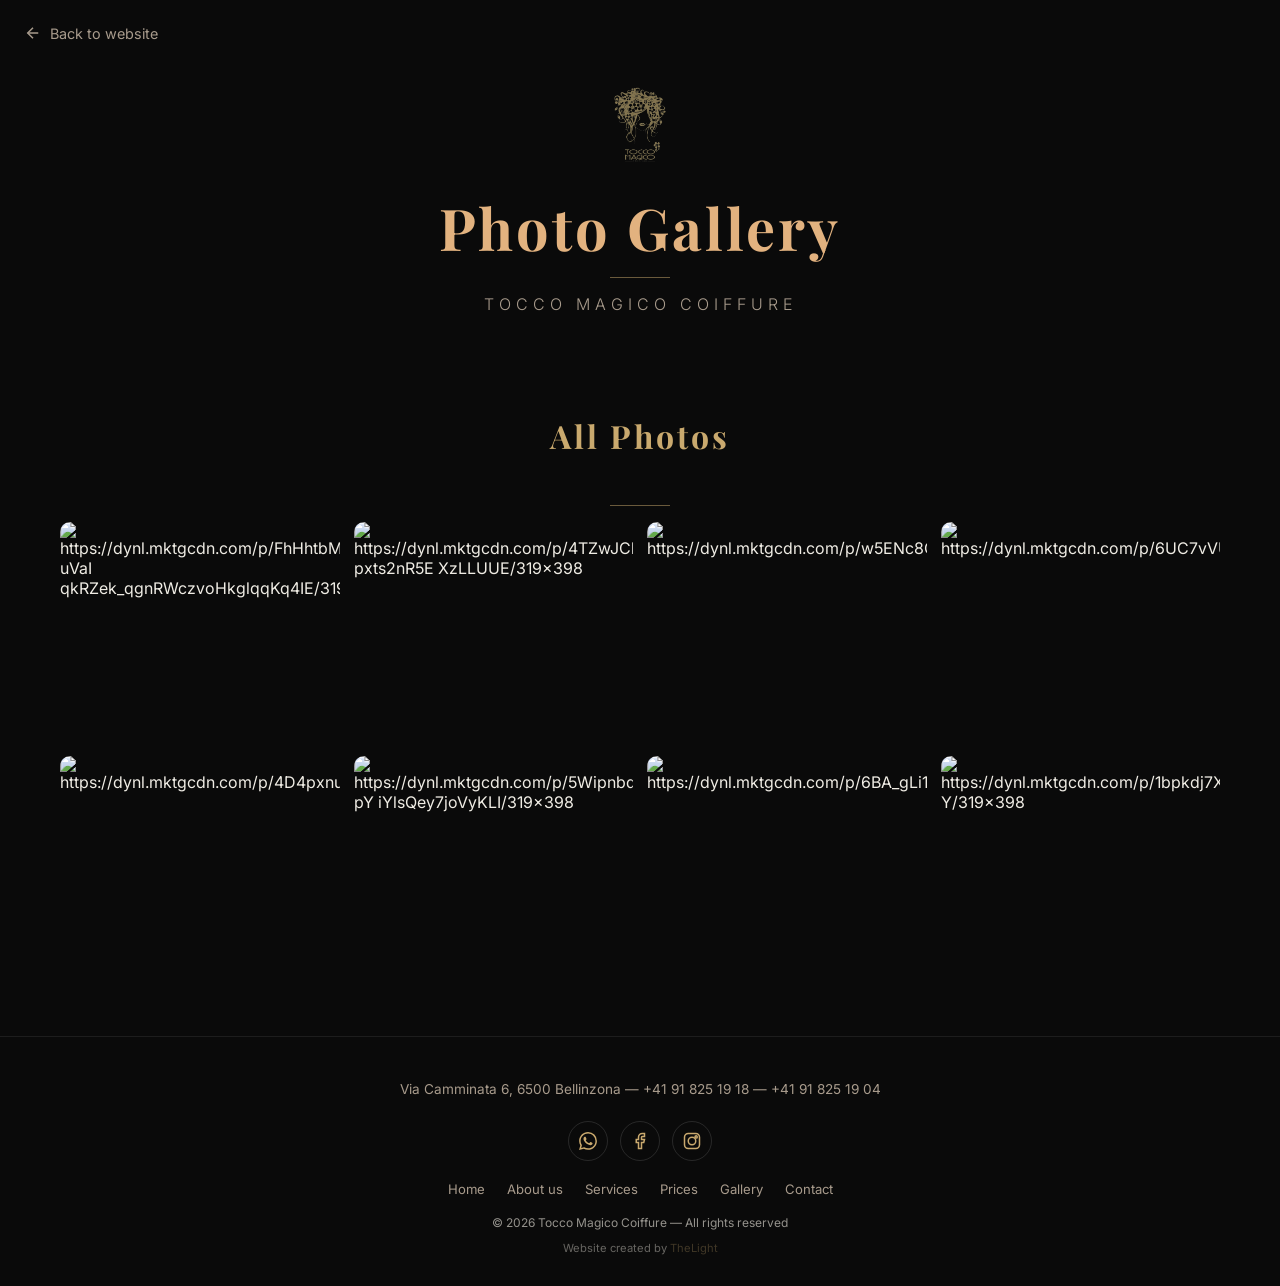
==== commit 670be113: "Refine responsive layout and remove WhatsApp references" ====
--- a/galleria.html
+++ b/galleria.html
@@ -34,49 +34,13 @@
   a { color: var(--primary); text-decoration: none; }
   a:hover { color: var(--primary-light); }
 
-  /* ── SFONDO ANIMATO CONTINUO ── */
-  .bg-scroll {
-    position: fixed;
-    top: 0; left: 0;
-    width: 100%; height: 100%;
-    z-index: 0;
-    overflow: hidden;
-    opacity: 0.22;
-  }
-
-  .bg-scroll .col {
-    position: absolute;
-    top: 0;
-    display: flex;
-    flex-direction: column;
-    gap: 10px;
-  }
-
-  .bg-scroll .col .scroll-track {
-    display: flex;
-    flex-direction: column;
-    gap: 10px;
-    animation: cascadeDown linear infinite;
-  }
-
-  .bg-scroll .col .scroll-track img {
-    width: 100%;
-    border-radius: 6px;
-    display: block;
-  }
-
-  @keyframes cascadeDown {
-    0%   { transform: translateY(0); }
-    100% { transform: translateY(-50%); }
-  }
-
   /* ── HEADER ── */
   header {
     position: relative;
     z-index: 10;
     text-align: center;
     padding: 80px 20px 60px;
-    background: linear-gradient(180deg, rgba(10,10,10,0.97) 0%, rgba(10,10,10,0.6) 70%, transparent 100%);
+    background: var(--bg-dark);
   }
 
   .back-link {
@@ -113,10 +77,7 @@
     font-family: 'Playfair Display', serif;
     font-size: 3.6rem;
     letter-spacing: 3px;
-    background: linear-gradient(135deg, var(--primary-light), #f5deb3, var(--primary));
-    -webkit-background-clip: text;
-    -webkit-text-fill-color: transparent;
-    background-clip: text;
+    color: var(--primary-light);
     margin-bottom: 12px;
   }
 
@@ -321,20 +282,44 @@
   .lang-btn:hover { border-color: var(--primary); color: var(--primary); }
   .lang-btn.active { background: rgba(201,169,110,0.15); border-color: var(--primary); color: var(--primary); }
 
+  /* ── FOOTER ── */
+  .footer {
+    position: relative;
+    z-index: 10;
+    padding: 42px 20px 28px;
+    text-align: center;
+    border-top: 1px solid rgba(255,255,255,0.08);
+  }
+
+  .footer p { color: var(--text-muted); font-size: 0.85rem; line-height: 1.6; overflow-wrap: anywhere; }
+  .footer-links,
+  .social-links { display: flex; justify-content: center; align-items: center; flex-wrap: wrap; gap: 14px 22px; margin-top: 20px; }
+  .footer-links a { color: var(--text-muted); font-size: 0.82rem; }
+  .footer-links a:hover { color: var(--primary); }
+  .social-links { gap: 12px; }
+  .social-links a { display: inline-flex; align-items: center; justify-content: center; width: 40px; height: 40px; border: 1px solid rgba(255,255,255,0.12); border-radius: 50%; }
+  .social-links a:hover { border-color: var(--primary); }
+
   /* ── RESPONSIVE ── */
   @media (max-width: 768px) {
+    .footer { padding-left: 14px; padding-right: 14px; }
+    .footer-links { gap: 10px 16px; }
     header h1 { font-size: 2.2rem; }
     header { padding: 100px 20px 40px; }
     .card { flex-direction: column !important; padding: 16px; gap: 20px; }
     .card img { width: 100%; height: 180px; }
     .back-link { top: 16px; left: 16px; }
   }
+
+  @media (max-width: 420px) {
+    header p { letter-spacing: 2px; }
+    .grid-section { padding-left: 14px; padding-right: 14px; }
+    .grid { grid-template-columns: repeat(2, minmax(0, 1fr)); gap: 8px; }
+    .grid img { height: 150px; }
+  }
 </style>
 </head>
 <body>
-
-<!-- SFONDO ANIMATO -->
-<div class="bg-scroll" id="bgScroll"></div>
 
 <!-- HEADER -->
 <header>
@@ -348,70 +333,6 @@
   <p data-i18n="gallery_subtitle">Tocco Magico Coiffure</p>
 </header>
 
-<!-- FOTO IN EVIDENZA -->
-<section class="featured">
-  <h2 class="section-title" data-i18n="gallery_featured_title">In Evidenza</h2>
-  <p class="section-subtitle" data-i18n="gallery_featured_desc">Una selezione delle nostre immagini preferite</p>
-
-  <div class="card">
-    <img src="IMG/tramonto-01.jpg" alt="Tramonto dorato">
-    <div class="card-text">
-      <h3 data-i18n="gallery_card1_title">Tramonto Dorato</h3>
-      <p data-i18n="gallery_card1_desc">Il cielo si accende di arancione e oro mentre il sole scende oltre l'orizzonte.
-         Un momento di pace assoluta, dove il tempo sembra fermarsi e il mondo
-         diventa un dipinto vivente.</p>
-    </div>
-  </div>
-
-  <div class="card-separator">
-    <span class="sep-line"></span>
-    <span class="sep-diamond"></span>
-    <span class="sep-line"></span>
-  </div>
-
-  <div class="card">
-    <img src="IMG/mare-azzurro-04.jpg" alt="Mare azzurro">
-    <div class="card-text">
-      <h3 data-i18n="gallery_card2_title">Mare Azzurro Infinito</h3>
-      <p data-i18n="gallery_card2_desc">L'acqua cristallina si fonde con il cielo in un infinito di blu.
-         Il rumore delle onde racconta storie antiche di vento e sale,
-         regalando una serenità che solo il mare sa dare.</p>
-    </div>
-  </div>
-
-  <div class="card-separator">
-    <span class="sep-line"></span>
-    <span class="sep-icon">~ ~ ~</span>
-    <span class="sep-line"></span>
-  </div>
-
-  <div class="card">
-    <img src="IMG/cielo-stellato-10.jpg" alt="Cielo stellato">
-    <div class="card-text">
-      <h3 data-i18n="gallery_card3_title">Cielo Stellato</h3>
-      <p data-i18n="gallery_card3_desc">Migliaia di stelle punteggiano il buio della notte come diamanti sparsi
-         su velluto nero. Ogni luce è un universo lontano, un promemoria
-         di quanto siamo piccoli e quanto sia immenso il cosmo.</p>
-    </div>
-  </div>
-
-  <div class="card-separator">
-    <span class="sep-line"></span>
-    <span class="sep-diamond"></span>
-    <span class="sep-line"></span>
-  </div>
-
-  <div class="card">
-    <img src="IMG/bosco-verde-08.jpg" alt="Bosco verde">
-    <div class="card-text">
-      <h3 data-i18n="gallery_card4_title">Nel Cuore del Bosco</h3>
-      <p data-i18n="gallery_card4_desc">I raggi di sole filtrano tra le fronde, creando danze di luce e ombra
-         sul sentiero. L'aria profuma di muschio e terra bagnata,
-         un rifugio naturale lontano dal rumore del mondo.</p>
-    </div>
-  </div>
-</section>
-
 <!-- GRIGLIA TUTTE LE FOTO -->
 <section class="grid-section">
   <h2 class="section-title" data-i18n="gallery_grid_title">Tutte le Foto</h2>
@@ -430,7 +351,7 @@
   <div class="container">
     <p>Via Camminata 6, 6500 Bellinzona — +41 91 825 19 18 — +41 91 825 19 04</p>
     <div class="social-links">
-      <a href="https://wa.me/41918251918" target="_blank" rel="noopener" aria-label="WhatsApp">
+      <a hidden>
         <svg width="18" height="18" viewBox="0 0 24 24" fill="currentColor"><path d="M17.472 14.382c-.297-.149-1.758-.867-2.03-.967-.273-.099-.471-.148-.67.15-.197.297-.767.966-.94 1.164-.173.199-.347.223-.644.075-.297-.15-1.255-.463-2.39-1.475-.883-.788-1.48-1.761-1.653-2.059-.173-.297-.018-.458.13-.606.134-.133.298-.347.446-.52.149-.174.198-.298.298-.497.099-.198.05-.371-.025-.52-.075-.149-.669-1.612-.916-2.207-.242-.579-.487-.5-.669-.51-.173-.008-.371-.01-.57-.01-.198 0-.52.074-.792.372-.272.297-1.04 1.016-1.04 2.479 0 1.462 1.065 2.875 1.213 3.074.149.198 2.096 3.2 5.077 4.487.709.306 1.262.489 1.694.625.712.227 1.36.195 1.871.118.571-.085 1.758-.719 2.006-1.413.248-.694.248-1.289.173-1.413-.074-.124-.272-.198-.57-.347m-5.421 7.403h-.004a9.87 9.87 0 01-5.031-1.378l-.361-.214-3.741.982.998-3.648-.235-.374a9.86 9.86 0 01-1.51-5.26c.001-5.45 4.436-9.884 9.888-9.884 2.64 0 5.122 1.03 6.988 2.898a9.825 9.825 0 012.893 6.994c-.003 5.45-4.437 9.884-9.885 9.884m8.413-18.297A11.815 11.815 0 0012.05 0C5.495 0 .16 5.335.157 11.892c0 2.096.547 4.142 1.588 5.945L.057 24l6.305-1.654a11.882 11.882 0 005.683 1.448h.005c6.554 0 11.89-5.335 11.893-11.893a11.821 11.821 0 00-3.48-8.413Z"/></svg>
       </a>
       <a href="https://www.facebook.com/toccomagicocoiffure" target="_blank" rel="noopener" aria-label="Facebook">
@@ -455,51 +376,15 @@
 
 <script>
   const photos = [
-    'IMG/tramonto-01.jpg', 'IMG/paesaggio-02.jpg', 'IMG/citta-notte-03.jpg',
-    'IMG/mare-azzurro-04.jpg', 'IMG/montagna-neve-05.jpg', 'IMG/fiore-rosa-06.jpg',
-    'IMG/strada-sera-07.jpg', 'IMG/bosco-verde-08.jpg', 'IMG/lago-chiaro-09.jpg',
-    'IMG/cielo-stellato-10.jpg', 'IMG/prato-sole-11.jpg', 'IMG/vecchio-ponte-12.jpg',
-    'IMG/architettura-13.jpg', 'IMG/giardino-segreto-14.jpg', 'IMG/barca-riposo-15.jpg',
-    'IMG/collina-dorata-16.jpg'
+    'https://dynl.mktgcdn.com/p/FhHhtbMGb0-uVaI-qkRZek_qgnRWczvoHkglqqKq4IE/319x398',
+    'https://dynl.mktgcdn.com/p/4TZwJCbxFZ0qA1I7cMRZ8Tw2Z-pxts2nR5E-XzLLUUE/319x398',
+    'https://dynl.mktgcdn.com/p/w5ENc8GAFLVdrybR_fSNjZErNFAuyawOXEDO6qcEbIg/319x398',
+    'https://dynl.mktgcdn.com/p/6UC7vVUQbmmdZF2CjWs6V4t_3s6GYu_rydhJOqB67To/319x398',
+    'https://dynl.mktgcdn.com/p/4D4pxnuZqrVSds1Gk0_4CukVOzRra25wMnx5yalaW6A/319x398',
+    'https://dynl.mktgcdn.com/p/5WipnbqepuqNqTnZLGFgwyig-pY-iYlsQey7joVyKLI/319x398',
+    'https://dynl.mktgcdn.com/p/6BA_gLi19OKudLqDduOBujXtLmHcENSmFAAsigG9oLE/319x398',
+    'https://dynl.mktgcdn.com/p/1bpkdj7XC5WW0QPNBIePoJnkQEjJDm9asFqRa3nDX-Y/319x398'
   ];
-
-  function buildBgScroll() {
-    const container = document.getElementById('bgScroll');
-    const numCols = 6;
-    const imgsPerSet = 10;
-
-    for (let c = 0; c < numCols; c++) {
-      const col = document.createElement('div');
-      col.className = 'col';
-      col.style.left = (c * (100 / numCols)) + '%';
-      col.style.width = (100 / numCols) + '%';
-
-      const track = document.createElement('div');
-      track.className = 'scroll-track';
-      track.style.animationDuration = (22 + Math.random() * 16) + 's';
-      track.style.animationDelay = (-Math.random() * 30) + 's';
-
-      const imgs = [];
-      for (let i = 0; i < imgsPerSet; i++) {
-        imgs.push(photos[Math.floor(Math.random() * photos.length)]);
-      }
-
-      imgs.forEach(src => {
-        const img = document.createElement('img');
-        img.src = src;
-        track.appendChild(img);
-      });
-
-      imgs.forEach(src => {
-        const img = document.createElement('img');
-        img.src = src;
-        track.appendChild(img);
-      });
-
-      col.appendChild(track);
-      container.appendChild(col);
-    }
-  }
 
   function buildGrid() {
     const grid = document.getElementById('grid');
@@ -522,7 +407,6 @@
     }
   });
 
-  buildBgScroll();
   buildGrid();
 </script>
 <script src="assets/js/lang.js"></script>
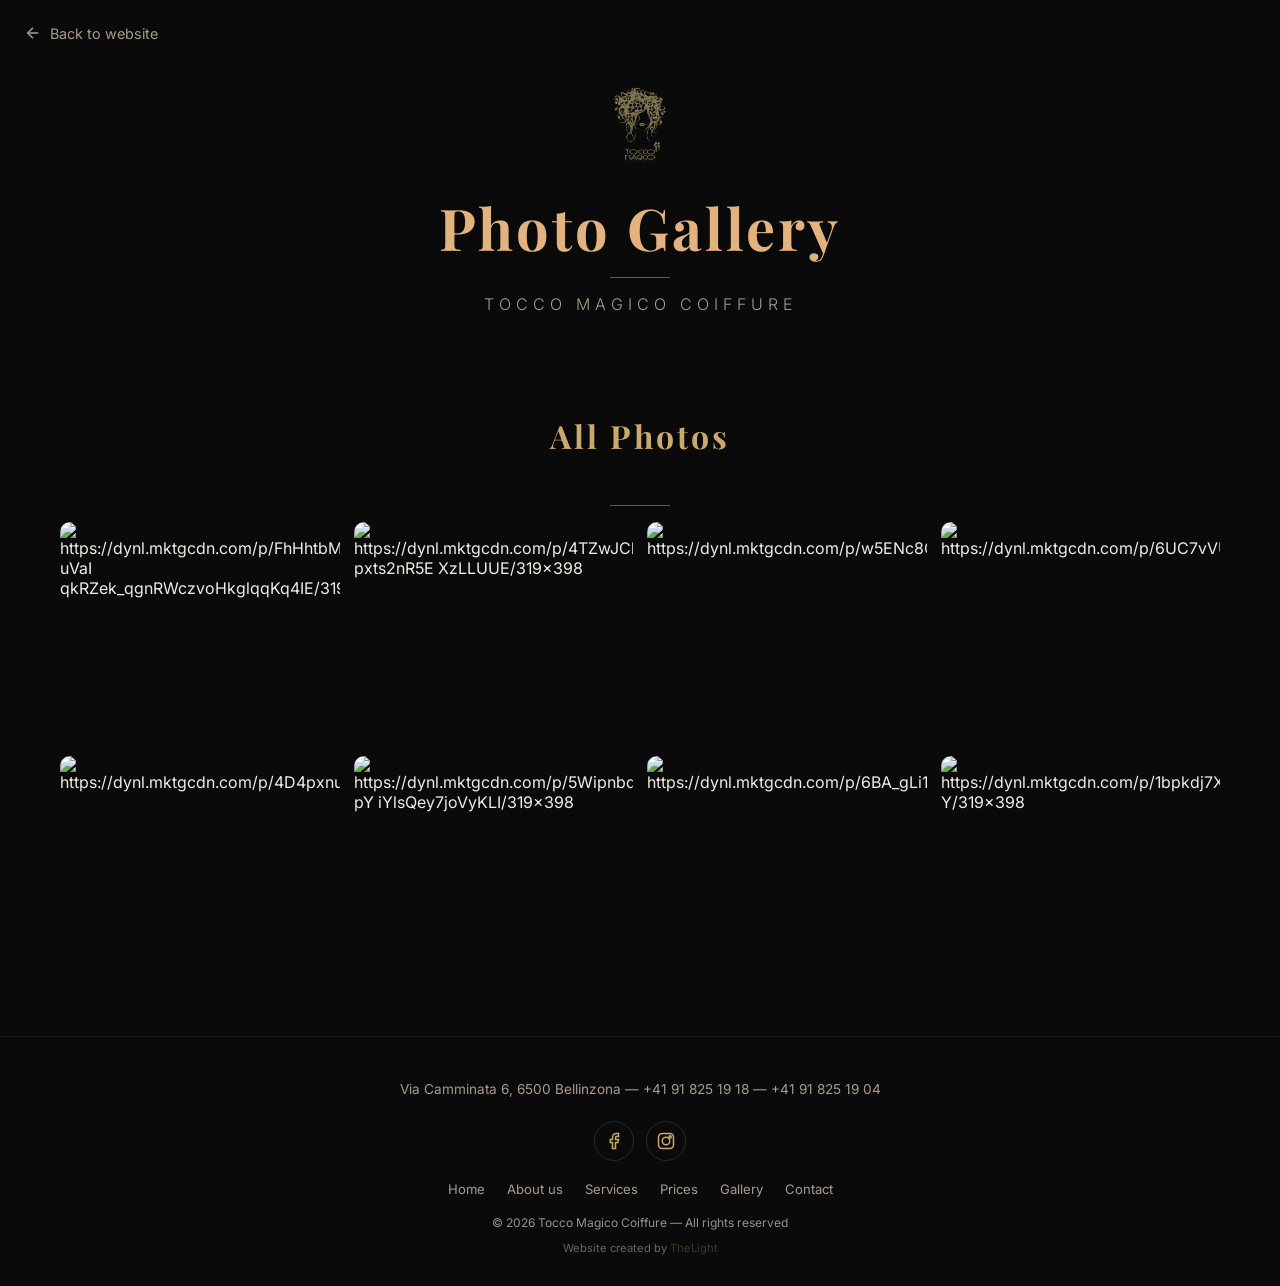
==== commit aa377953: "Remove WhatsApp references and fix mobile horizontal overflow" ====
--- a/galleria.html
+++ b/galleria.html
@@ -22,13 +22,22 @@
 
   * { margin: 0; padding: 0; box-sizing: border-box; }
 
-  html { scroll-behavior: smooth; }
+  html {
+    scroll-behavior: smooth;
+    width: 100%;
+    max-width: 100%;
+    overflow-x: hidden;
+    overflow-x: clip;
+  }
 
   body {
     background: var(--bg-dark);
     color: var(--text-light);
     font-family: 'Inter', sans-serif;
     overflow-x: hidden;
+    width: 100%;
+    max-width: 100%;
+    touch-action: pan-y;
   }
 
   a { color: var(--primary); text-decoration: none; }
@@ -304,6 +313,7 @@
   @media (max-width: 768px) {
     .footer { padding-left: 14px; padding-right: 14px; }
     .footer-links { gap: 10px 16px; }
+    .grid { grid-template-columns: repeat(auto-fill, minmax(150px, 1fr)); gap: 10px; }
     header h1 { font-size: 2.2rem; }
     header { padding: 100px 20px 40px; }
     .card { flex-direction: column !important; padding: 16px; gap: 20px; }
@@ -351,9 +361,7 @@
   <div class="container">
     <p>Via Camminata 6, 6500 Bellinzona — +41 91 825 19 18 — +41 91 825 19 04</p>
     <div class="social-links">
-      <a hidden>
-        <svg width="18" height="18" viewBox="0 0 24 24" fill="currentColor"><path d="M17.472 14.382c-.297-.149-1.758-.867-2.03-.967-.273-.099-.471-.148-.67.15-.197.297-.767.966-.94 1.164-.173.199-.347.223-.644.075-.297-.15-1.255-.463-2.39-1.475-.883-.788-1.48-1.761-1.653-2.059-.173-.297-.018-.458.13-.606.134-.133.298-.347.446-.52.149-.174.198-.298.298-.497.099-.198.05-.371-.025-.52-.075-.149-.669-1.612-.916-2.207-.242-.579-.487-.5-.669-.51-.173-.008-.371-.01-.57-.01-.198 0-.52.074-.792.372-.272.297-1.04 1.016-1.04 2.479 0 1.462 1.065 2.875 1.213 3.074.149.198 2.096 3.2 5.077 4.487.709.306 1.262.489 1.694.625.712.227 1.36.195 1.871.118.571-.085 1.758-.719 2.006-1.413.248-.694.248-1.289.173-1.413-.074-.124-.272-.198-.57-.347m-5.421 7.403h-.004a9.87 9.87 0 01-5.031-1.378l-.361-.214-3.741.982.998-3.648-.235-.374a9.86 9.86 0 01-1.51-5.26c.001-5.45 4.436-9.884 9.888-9.884 2.64 0 5.122 1.03 6.988 2.898a9.825 9.825 0 012.893 6.994c-.003 5.45-4.437 9.884-9.885 9.884m8.413-18.297A11.815 11.815 0 0012.05 0C5.495 0 .16 5.335.157 11.892c0 2.096.547 4.142 1.588 5.945L.057 24l6.305-1.654a11.882 11.882 0 005.683 1.448h.005c6.554 0 11.89-5.335 11.893-11.893a11.821 11.821 0 00-3.48-8.413Z"/></svg>
-      </a>
+      
       <a href="https://www.facebook.com/toccomagicocoiffure" target="_blank" rel="noopener" aria-label="Facebook">
         <svg width="18" height="18" viewBox="0 0 24 24" fill="none" stroke="currentColor" stroke-width="2"><path d="M18 2h-3a5 5 0 0 0-5 5v3H7v4h3v8h4v-8h3l1-4h-4V7a1 1 0 0 1 1-1h3z"/></svg>
       </a>
